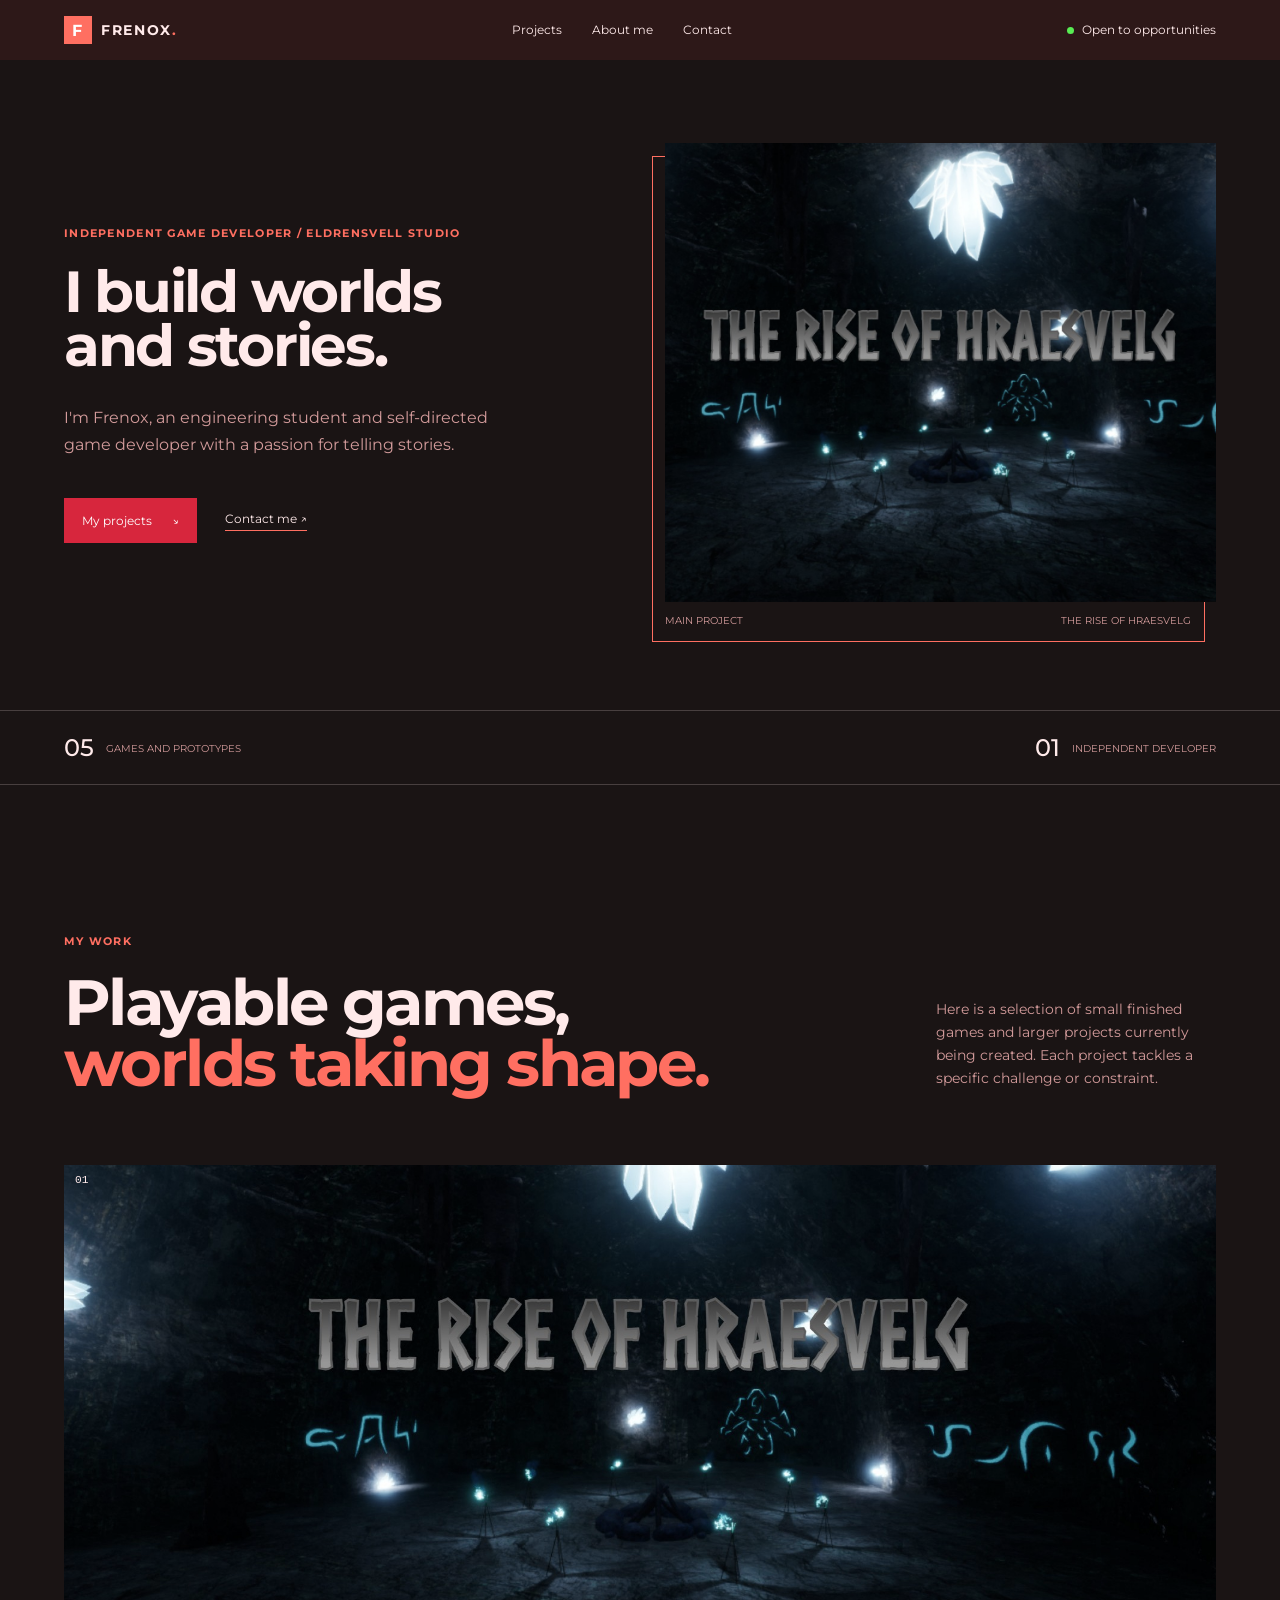
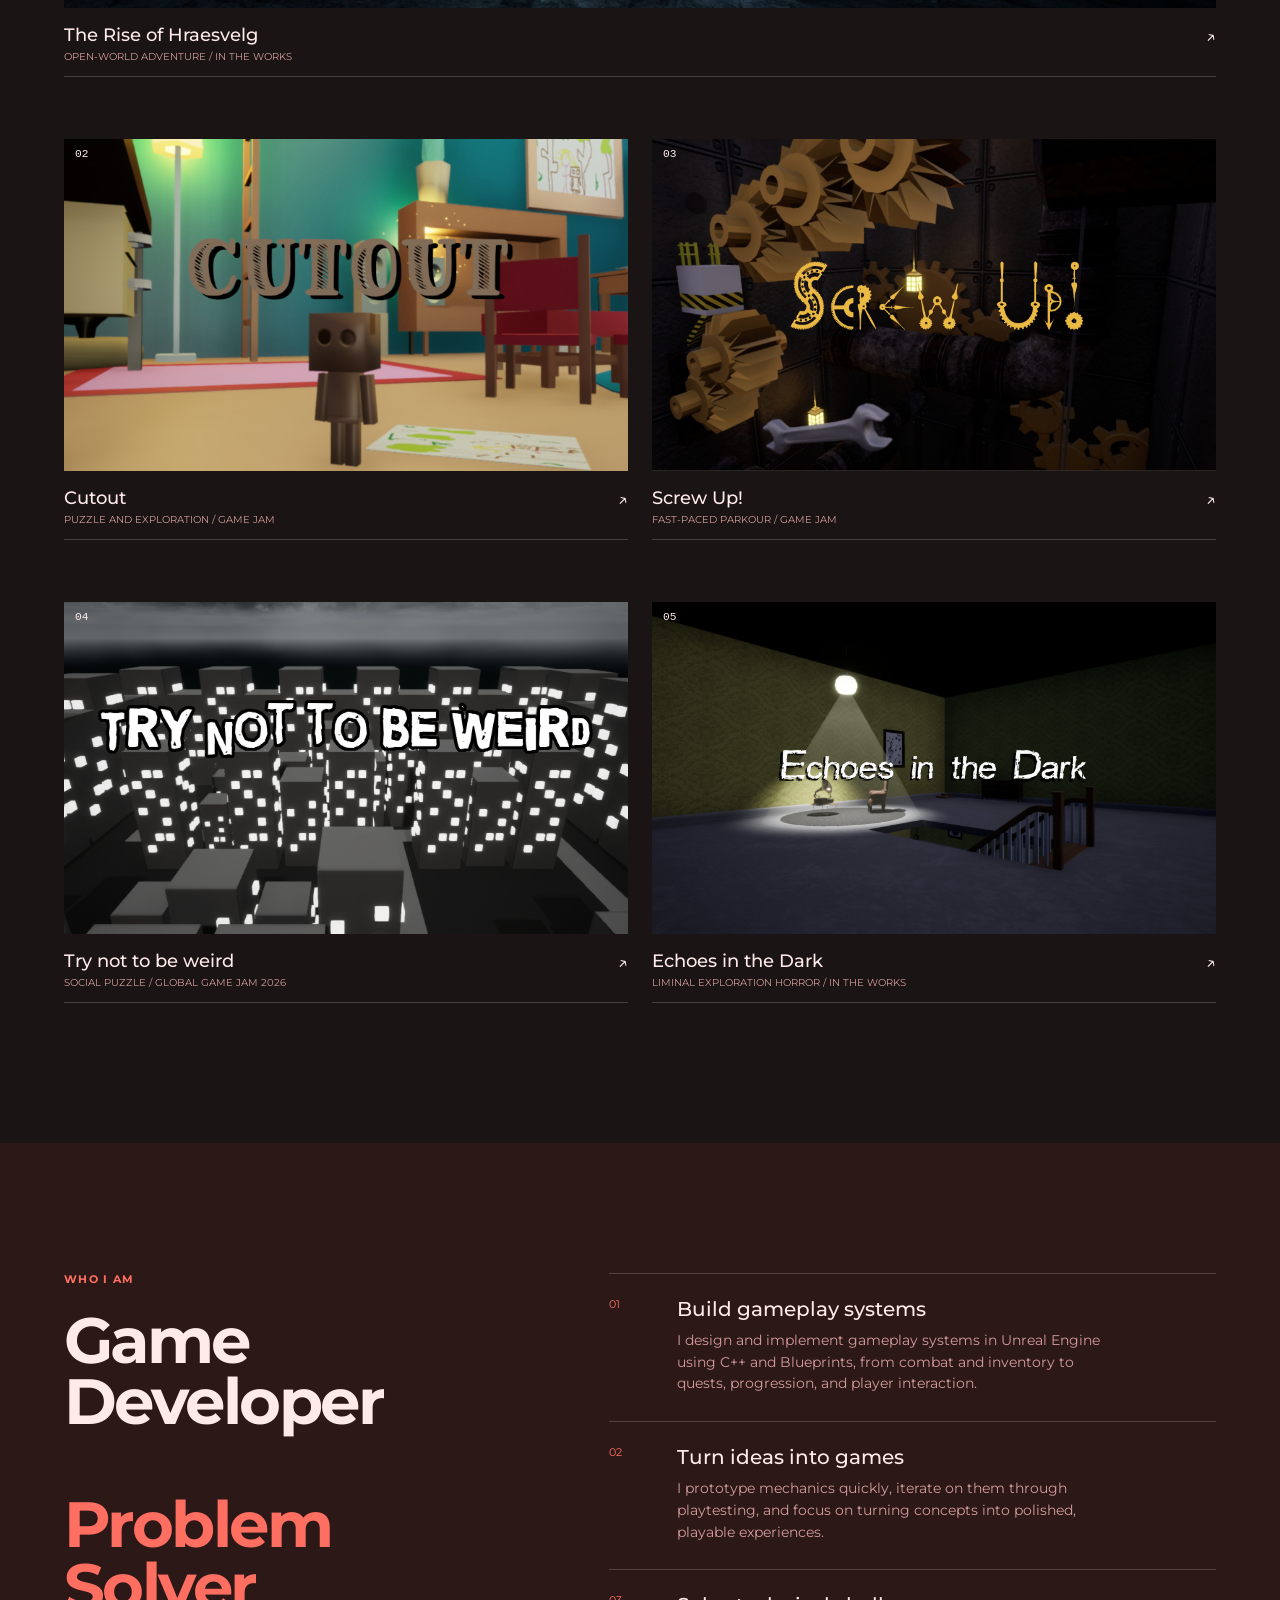
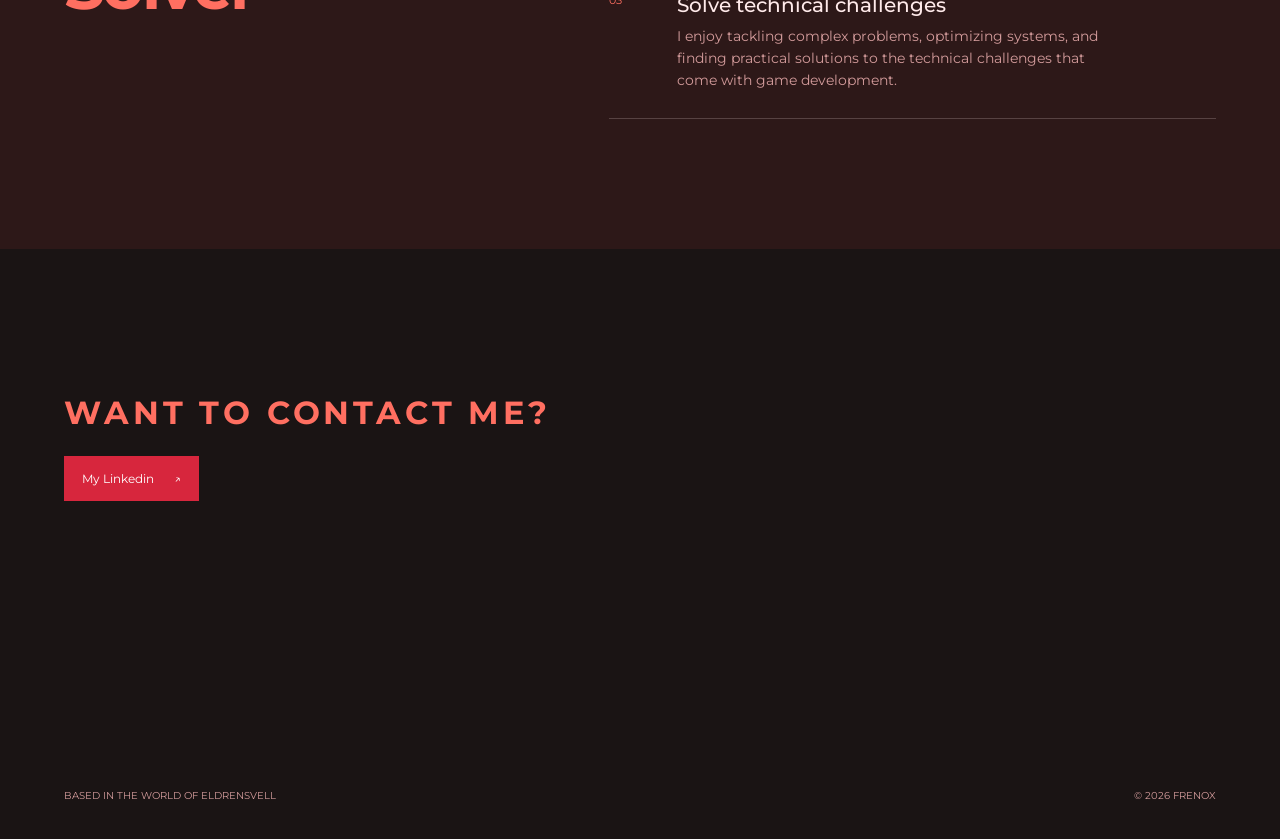
==== portfolio.html @ 1bafee7d "v1" ====
<!DOCTYPE html>
<html lang="en">
<head>
    <meta charset="UTF-8">
    <meta name="viewport" content="width=device-width, initial-scale=1.0">
    <meta name="description" content="Portfolio of Frenox, an independent game developer building atmospheric worlds and playable stories.">
    <title>Frenox | Game Developer Portfolio</title>
    <link rel="icon" href="images/EES-Logo.png">
    <link rel="preconnect" href="https://fonts.googleapis.com">
    <link rel="preconnect" href="https://fonts.gstatic.com" crossorigin>
    <link href="https://fonts.googleapis.com/css?family=Montserrat:400,500,600,700&display=swap" rel="stylesheet">
    <link rel="stylesheet" href="css/portfolio.css">
</head>
<body>
    <header class="portfolio-nav">
        <a class="wordmark" aria-label="Frenox portfolio home">
            <span class="wordmark-mark">F</span>
            <span>FRENOX<span class="wordmark-dot">.</span></span>
        </a>
        <nav aria-label="Portfolio navigation">
            <a href="#work">Projects</a>
            <a href="#about">About me</a>
            <a href="#contact">Contact</a>
        </nav>
        <a class="nav-status"  target="_blank" href="https://www.linkedin.com/in/maxime-huet-fren/"><span></span> Open to opportunities</a>
    </header>

    <main id="top">
        <section class="hero section-shell">
            <div class="hero-copy">
                <p class="eyebrow">Independent Game Developer / EldrEnSvell Studio</p>
                <h1>I build worlds and stories.</h1>
                <p class="hero-intro">I'm Frenox, an engineering student and self-directed game developer with a passion for telling stories.</p>
                <div class="hero-actions">
                    <a class="button button-primary" href="#work">My projects <span aria-hidden="true">↘</span></a>
                    <a class="text-link" target="_blank" href="https://www.linkedin.com/in/maxime-huet-fren/">Contact me <span aria-hidden="true">↗</span></a>
                </div>
            </div>
            <div class="hero-art" aria-label="The Rise of Hraesvelg project artwork">
                <img src="images/Caroussel/TROH.jpg" alt="Atmospheric landscape from The Rise of Hraesvelg">
                <div class="hero-caption"><span>Main project</span><span>The Rise of Hraesvelg</span></div>
            </div>
        </section>

        <section class="signal-bar section-shell" aria-label="Portfolio highlights">
            <div><strong>05</strong><span>games and prototypes</span></div>
            <div><strong>01</strong><span>independent developer</span></div>
        </section>

        <section class="work-section section-shell" id="work">
            <div class="section-heading">
                <div><p class="eyebrow">My work</p><h2>Playable games,<br><em> worlds taking shape.</em></h2></div>
                <p class="section-note">Here is a selection of small finished games and larger projects currently being created. Each project tackles a specific challenge or constraint.</p>
            </div>
            <div class="project-grid">
                <a class="project-card project-card-featured" href="games/troh.html">
                    <div class="project-image"><img src="images/Caroussel/TROH.jpg" alt="The Rise of Hraesvelg artwork"><span class="project-index">01</span></div>
                    <div class="project-meta"><div><h3>The Rise of Hraesvelg</h3><p>Open-world adventure / in the works</p></div><span class="project-arrow">↗</span></div>
                </a>
                <a class="project-card" href="games/cutout.html">
                    <div class="project-image"><img src="images/Caroussel/Cutout.jpg" alt="Cutout artwork"><span class="project-index">02</span></div>
                    <div class="project-meta"><div><h3>Cutout</h3><p>Puzzle and exploration / Game Jam</p></div><span class="project-arrow">↗</span></div>
                </a>
                <a class="project-card" href="games/screwup.html">
                    <div class="project-image"><img src="images/Caroussel/ScrewUp.jpg" alt="Screw Up! artwork"><span class="project-index">03</span></div>
                    <div class="project-meta"><div><h3>Screw Up!</h3><p>Fast-paced parkour / Game Jam</p></div><span class="project-arrow">↗</span></div>
                </a>
                <a class="project-card" href="games/tntbw.html">
                    <div class="project-image"><img src="images/Caroussel/TNTBW.jpg" alt="Try not to be weird artwork"><span class="project-index">04</span></div>
                    <div class="project-meta"><div><h3>Try not to be weird</h3><p>Social puzzle / Global Game Jam 2026</p></div><span class="project-arrow">↗</span></div>
                </a>
                <a class="project-card" href="games/echoesinthedark.html">
                    <div class="project-image"><img src="images/Caroussel/EchoesInTheDark.jpg" alt="Echoes in the Dark artwork"><span class="project-index">05</span></div>
                    <div class="project-meta"><div><h3>Echoes in the Dark</h3><p>Liminal exploration horror / in the works</p></div><span class="project-arrow">↗</span></div>
                </a>
            </div>
        </section>

        <section class="about-section" id="about">
            <div class="section-shell about-layout">
                <div><p class="eyebrow">Who I am</p><h2>Game Developer<br><br><em>Problem Solver</em></h2></div>
                <div class="about-list">
                    <article><span>01</span><div><h3>Build gameplay systems</h3><p>I design and implement gameplay systems in Unreal Engine using C++ and Blueprints, from combat and inventory to quests, progression, and player interaction.</p></div></article>
                    <article><span>02</span><div><h3>Turn ideas into games</h3><p>I prototype mechanics quickly, iterate on them through playtesting, and focus on turning concepts into polished, playable experiences.</p></div></article>
                    <article><span>03</span><div><h3>Solve technical challenges</h3> <p>I enjoy tackling complex problems, optimizing systems, and finding practical solutions to the technical challenges that come with game development.</p></div></article>
                </div>

            </div>
        </section>

        <section class="contact-section section-shell" id="contact">
            <h3 class="eyebrow-large">Want to contact me?</h3>
            <a class="button button-primary"  target="_blank" href="https://www.linkedin.com/in/maxime-huet-fren/">My Linkedin <span aria-hidden="true">↗</span></a>
            <div class="contact-footer"><span>Based in the world of EldrEnSvell</span><span>© 2026 Frenox</span></div>
        </section>
    </main>
</body>
</html>
---- css/portfolio.css ----
:root {
    --ink: #ffeaea;
    --paper: #1a1414;
    --panel: #2d1818;
    --muted: #d39b9b;
    --line: rgba(255, 234, 234, 0.2);
    --accent: #ff6f61;
    --red: #d7263d;
}

* { box-sizing: border-box; }
html { scroll-behavior: smooth; }
body { margin: 0; background: var(--paper); color: var(--ink); font-family: 'Montserrat', sans-serif; }
a { color: inherit; }
.portfolio-nav { align-items: center; background: var(--panel); display: flex; justify-content: space-between; margin: 0; max-width: none; padding: 16px 5vw; width: 100%; }
.wordmark { align-items: center; display: flex; font-size: 0.85rem; font-weight: 700; gap: 9px; letter-spacing: 0.12em; text-decoration: none; }
.wordmark-mark { align-items: center; background: var(--accent); color: #fff; display: flex; font-size: 1rem; height: 28px; justify-content: center; width: 28px; }
.wordmark-dot { color: var(--accent); }
.portfolio-nav nav { display: flex; gap: 30px; }
.portfolio-nav nav a, .nav-status { font-size: 0.72rem; text-decoration: none; }
.portfolio-nav nav a { color: var(--ink); }
.portfolio-nav nav a:hover, .text-link:hover { color: var(--accent); }
.nav-status { align-items: center; display: flex; gap: 8px; }
.nav-status span { background: #58ed53; border-radius: 50%; display: inline-block; height: 7px; width: 7px; }
.section-shell { margin: 0 auto; max-width: 1280px; padding-left: 5vw; padding-right: 5vw; }
.hero { align-items: center; display: grid; gap: 8vw; grid-template-columns: 0.95fr 1.05fr; min-height: 650px; padding-bottom: 80px; padding-top: 80px; }
.eyebrow { color: var(--accent); font-size: 0.67rem; font-weight: 700; letter-spacing: 0.12em; margin: 0 0 24px; text-transform: uppercase; }
.eyebrow-large { color: var(--accent); font-size: 2rem; font-weight: 700; letter-spacing: 0.12em; margin: 0 0 24px; text-transform: uppercase; }
h1, h2, h3, p { margin-top: 0; }
h1 { font-size: clamp(2.5rem, 4.5vw, 5rem); font-weight: 700; letter-spacing: -0.04em; line-height: 0.95; margin-bottom: 31px; max-width: 680px; }
h2 { font-size: clamp(2.7rem, 5vw, 5.4rem); font-weight: 700; letter-spacing: -0.04em; line-height: 0.96; margin-bottom: 0; }
h3 { font-size: 2rem; font-weight: 600; letter-spacing: 0; line-height: 1.2; margin-bottom: 0; }
em { color: var(--accent); font-style: normal; }
.hero-intro { color: var(--muted); font-size: 1.03rem; line-height: 1.65; max-width: 440px; }
.hero-actions { align-items: center; display: flex; gap: 28px; margin-top: 40px; }
.button { display: inline-flex; font-size: 0.75rem; gap: 20px; padding: 15px 18px; text-decoration: none; }
.button-primary { background: var(--red); color: #fff; }
.button-primary:hover { background: #a61b2b; }
.text-link { border-bottom: 1px solid var(--accent); font-size: 0.75rem; padding-bottom: 4px; text-decoration: none; }
.hero-art { position: relative; }
.hero-art::before { border: 1px solid var(--accent); content: ''; height: 100%; left: -13px; position: absolute; top: 13px; width: 100%; z-index: -1; }
.hero-art img { aspect-ratio: 1.2 / 1; display: block; filter: saturate(0.75); object-fit: cover; width: 100%; }
.hero-art:hover img { filter: saturate(1); }
.hero-caption { color: var(--muted); display: flex; font-size: 0.63rem; justify-content: space-between; padding-right: 25px; padding-top: 12px; text-transform: uppercase; }
.signal-bar { border-bottom: 1px solid var(--line); border-top: 1px solid var(--line); display: flex; justify-content: space-between; padding-bottom: 22px; padding-top: 22px; }
.signal-bar div { align-items: center; display: flex; gap: 12px; }
.signal-bar strong { font-size: 1.5rem; font-weight: 500; }
.signal-bar span { color: var(--muted); font-size: 0.62rem; text-transform: uppercase; }
.work-section { padding-bottom: 140px; padding-top: 150px; }
.section-heading { align-items: end; display: flex; justify-content: space-between; margin-bottom: 70px; }
.section-note { color: var(--muted); font-size: 0.9rem; line-height: 1.6; margin-bottom: 5px; max-width: 280px; }
.project-grid { display: grid; gap: 62px 24px; grid-template-columns: repeat(2, 1fr); }
.project-card { text-decoration: none; }
.project-card-featured { grid-column: 1 / -1; }
.project-card-wide { grid-column: 1 / -1; }
.project-image { overflow: hidden; position: relative; }
.project-image img { aspect-ratio: 1.7 / 1; display: block; filter: grayscale(0.2); object-fit: cover; transition: transform 0.5s ease, filter 0.5s ease; width: 100%; }
.project-card-featured .project-image img { aspect-ratio: 2.6 / 1; }
.project-card:hover img { filter: grayscale(0); transform: scale(1.035); }
.project-index { background: var(--yellow); font-family: 'DM Mono', monospace; font-size: 0.7rem; left: 0; padding: 9px 11px; position: absolute; top: 0; }
.project-meta { align-items: start; border-bottom: 1px solid var(--line); display: flex; justify-content: space-between; padding: 16px 0 14px; }
.project-meta h3 { font-size: 1.1rem; font-weight: 500; margin-bottom: 5px; }
.project-meta p { color: var(--muted); font-size: 0.62rem; margin-bottom: 0; text-transform: uppercase; }
.project-arrow { font-size: 1.2rem; }
.about-section { background: var(--panel); color: var(--ink); }
.about-layout { display: grid; gap: 11vw; grid-template-columns: 0.8fr 1.2fr; padding-bottom: 130px; padding-top: 130px; }
.about-list article { border-top: 1px solid var(--line); display: grid; gap: 30px; grid-template-columns: 38px 1fr; padding: 23px 0 26px; }
.about-list article:last-child { border-bottom: 1px solid var(--line); }
.about-list article > span { color: var(--accent); font-size: 0.7rem; }
.about-list h3 { font-size: 1.25rem; font-weight: 500; margin-bottom: 9px; }
.about-list p { color: var(--muted); font-size: 0.85rem; line-height: 1.6; margin-bottom: 0; max-width: 430px; }
.contact-section { min-height: 590px; padding-bottom: 38px; padding-top: 145px; position: relative; }
.contact-section h2 { font-size: clamp(4rem, 9vw, 9rem); margin-bottom: 55px; }
.contact-email { border-bottom: 1px solid var(--accent); display: inline-flex; font-size: 0.85rem; gap: 30px; padding-bottom: 8px; text-decoration: none; }
.contact-email:hover { border-color: var(--accent); color: var(--accent); }
.contact-footer { bottom: 38px; color: var(--muted); display: flex; font-size: 0.6rem; justify-content: space-between; left: 5vw; position: absolute; right: 5vw; text-transform: uppercase; }
@media (max-width: 720px) {
    .portfolio-nav { align-items: flex-start; flex-wrap: wrap; gap: 22px; }
    .portfolio-nav nav { gap: 16px; order: 3; width: 100%; }
    .nav-status { font-size: 0.6rem; }
    .hero { display: flex; flex-direction: column; gap: 52px; padding-bottom: 65px; padding-top: 62px; }
    h1 { font-size: clamp(3.4rem, 17vw, 5.5rem); }
    .hero-art { width: calc(100% - 13px); }
    .signal-bar { align-items: flex-start; flex-direction: column; gap: 15px; }
    .work-section { padding-bottom: 90px; padding-top: 95px; }
    .section-heading { align-items: start; flex-direction: column; gap: 30px; margin-bottom: 45px; }
    .project-grid { gap: 46px; grid-template-columns: 1fr; }
    .project-card-featured, .project-card-wide { grid-column: auto; }
    .project-card-featured .project-image img, .project-image img { aspect-ratio: 1.35 / 1; }
    .approach-layout { display: block; padding-bottom: 90px; padding-top: 90px; }
    .approach-layout > div:first-child { margin-bottom: 65px; }
    .contact-section { min-height: 530px; padding-bottom: 95px; padding-top: 100px; }
    .contact-section h2 { font-size: clamp(4rem, 18vw, 7rem); }
    .contact-footer { align-items: flex-start; bottom: 30px; flex-direction: column; gap: 9px; }
}
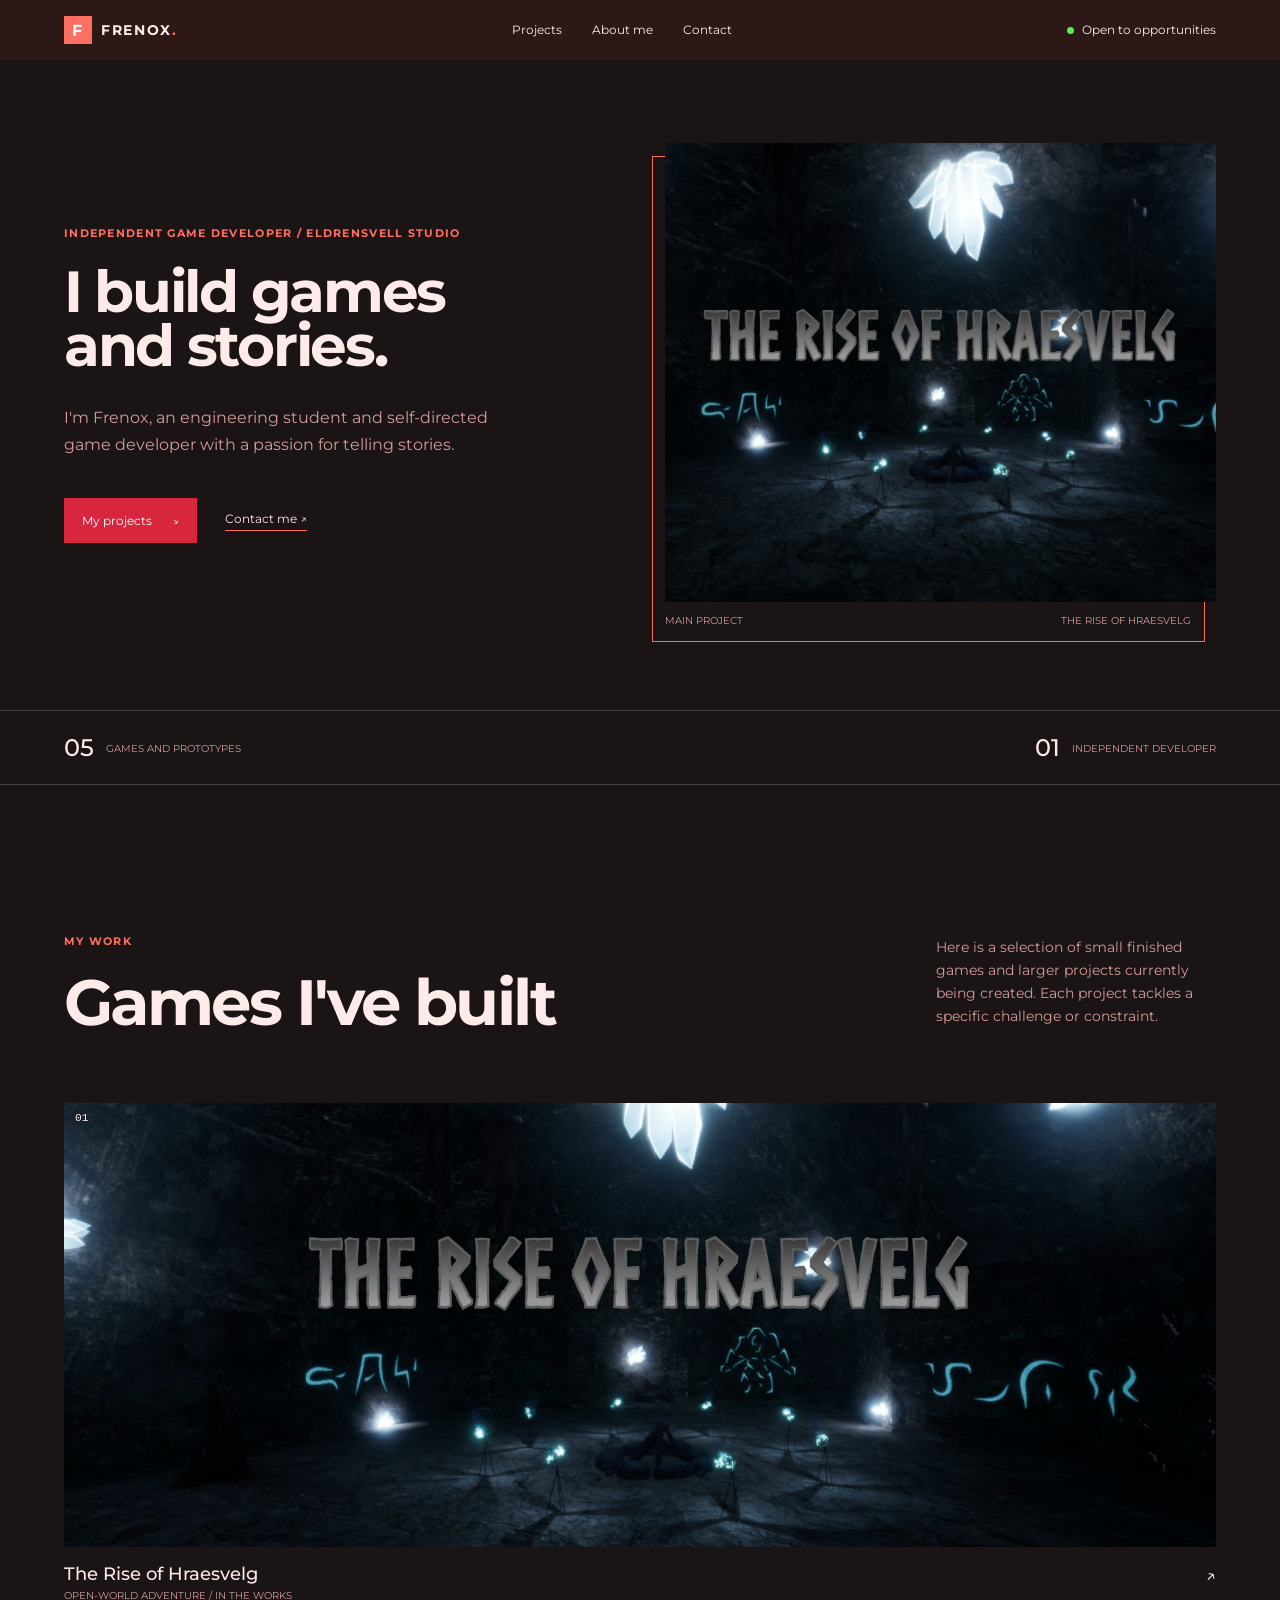
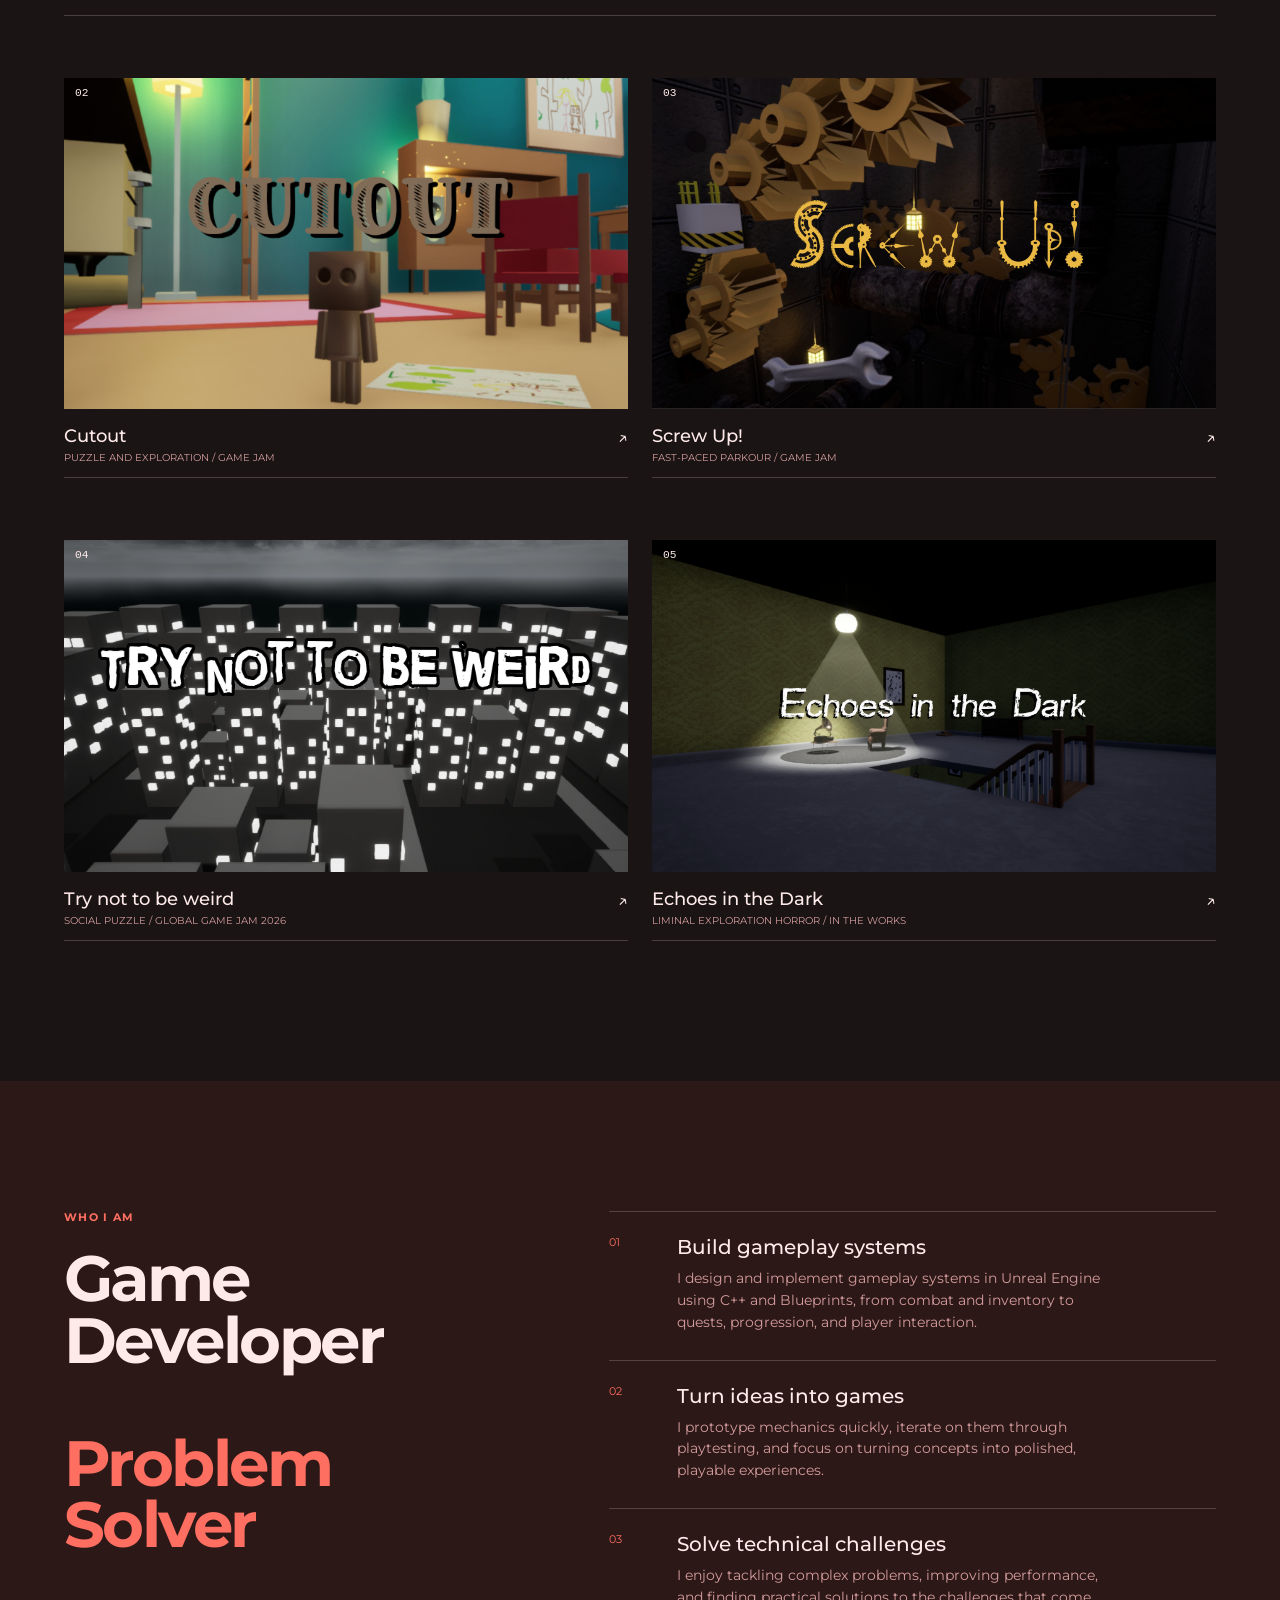
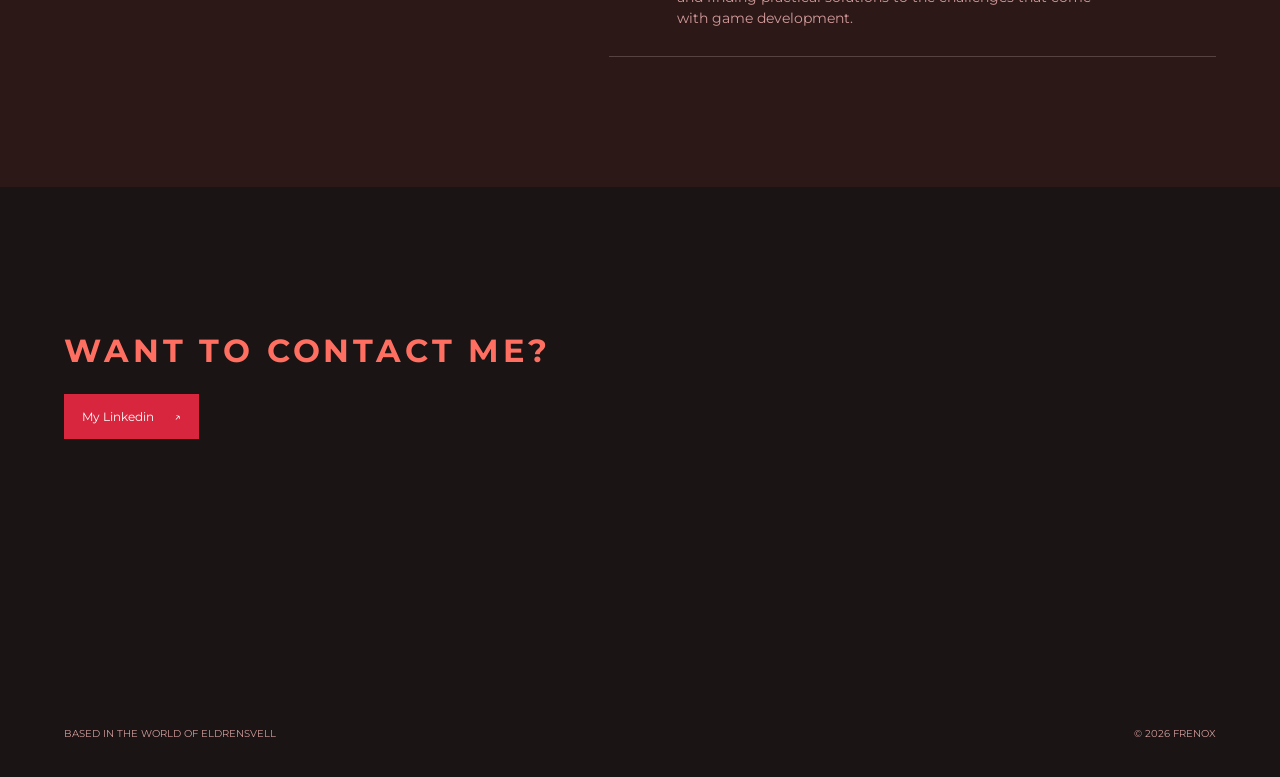
==== commit ce64e49d: "tweaks" ====
--- a/portfolio.html
+++ b/portfolio.html
@@ -29,7 +29,7 @@
         <section class="hero section-shell">
             <div class="hero-copy">
                 <p class="eyebrow">Independent Game Developer / EldrEnSvell Studio</p>
-                <h1>I build worlds and stories.</h1>
+                <h1>I build games and stories.</h1>
                 <p class="hero-intro">I'm Frenox, an engineering student and self-directed game developer with a passion for telling stories.</p>
                 <div class="hero-actions">
                     <a class="button button-primary" href="#work">My projects <span aria-hidden="true">↘</span></a>
@@ -49,7 +49,7 @@
 
         <section class="work-section section-shell" id="work">
             <div class="section-heading">
-                <div><p class="eyebrow">My work</p><h2>Playable games,<br><em> worlds taking shape.</em></h2></div>
+                <div><p class="eyebrow">My work</p><h2>Games I've built</h2></div>
                 <p class="section-note">Here is a selection of small finished games and larger projects currently being created. Each project tackles a specific challenge or constraint.</p>
             </div>
             <div class="project-grid">
@@ -82,7 +82,7 @@
                 <div class="about-list">
                     <article><span>01</span><div><h3>Build gameplay systems</h3><p>I design and implement gameplay systems in Unreal Engine using C++ and Blueprints, from combat and inventory to quests, progression, and player interaction.</p></div></article>
                     <article><span>02</span><div><h3>Turn ideas into games</h3><p>I prototype mechanics quickly, iterate on them through playtesting, and focus on turning concepts into polished, playable experiences.</p></div></article>
-                    <article><span>03</span><div><h3>Solve technical challenges</h3> <p>I enjoy tackling complex problems, optimizing systems, and finding practical solutions to the technical challenges that come with game development.</p></div></article>
+                    <article><span>03</span><div><h3>Solve technical challenges</h3> <p>I enjoy tackling complex problems, improving performance, and finding practical solutions to the challenges that come with game development.</p></div></article>
                 </div>
 
             </div>
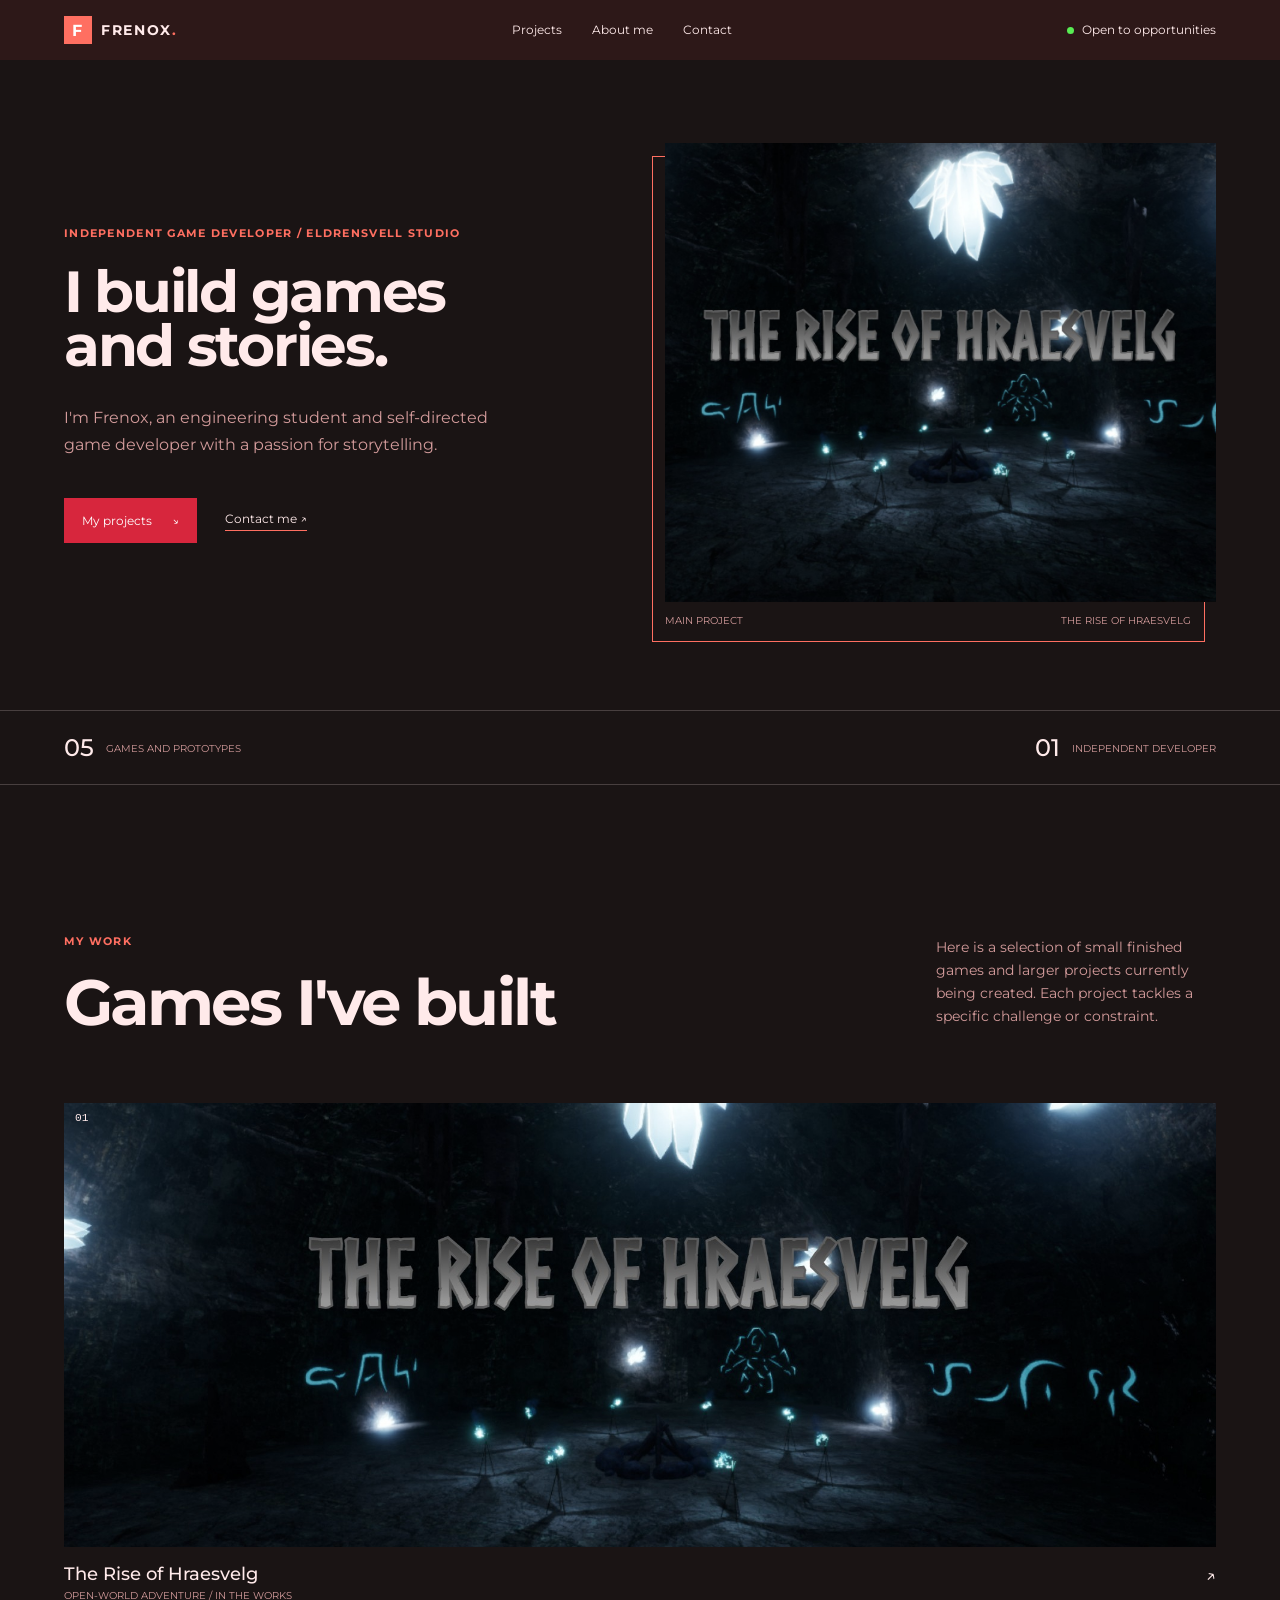
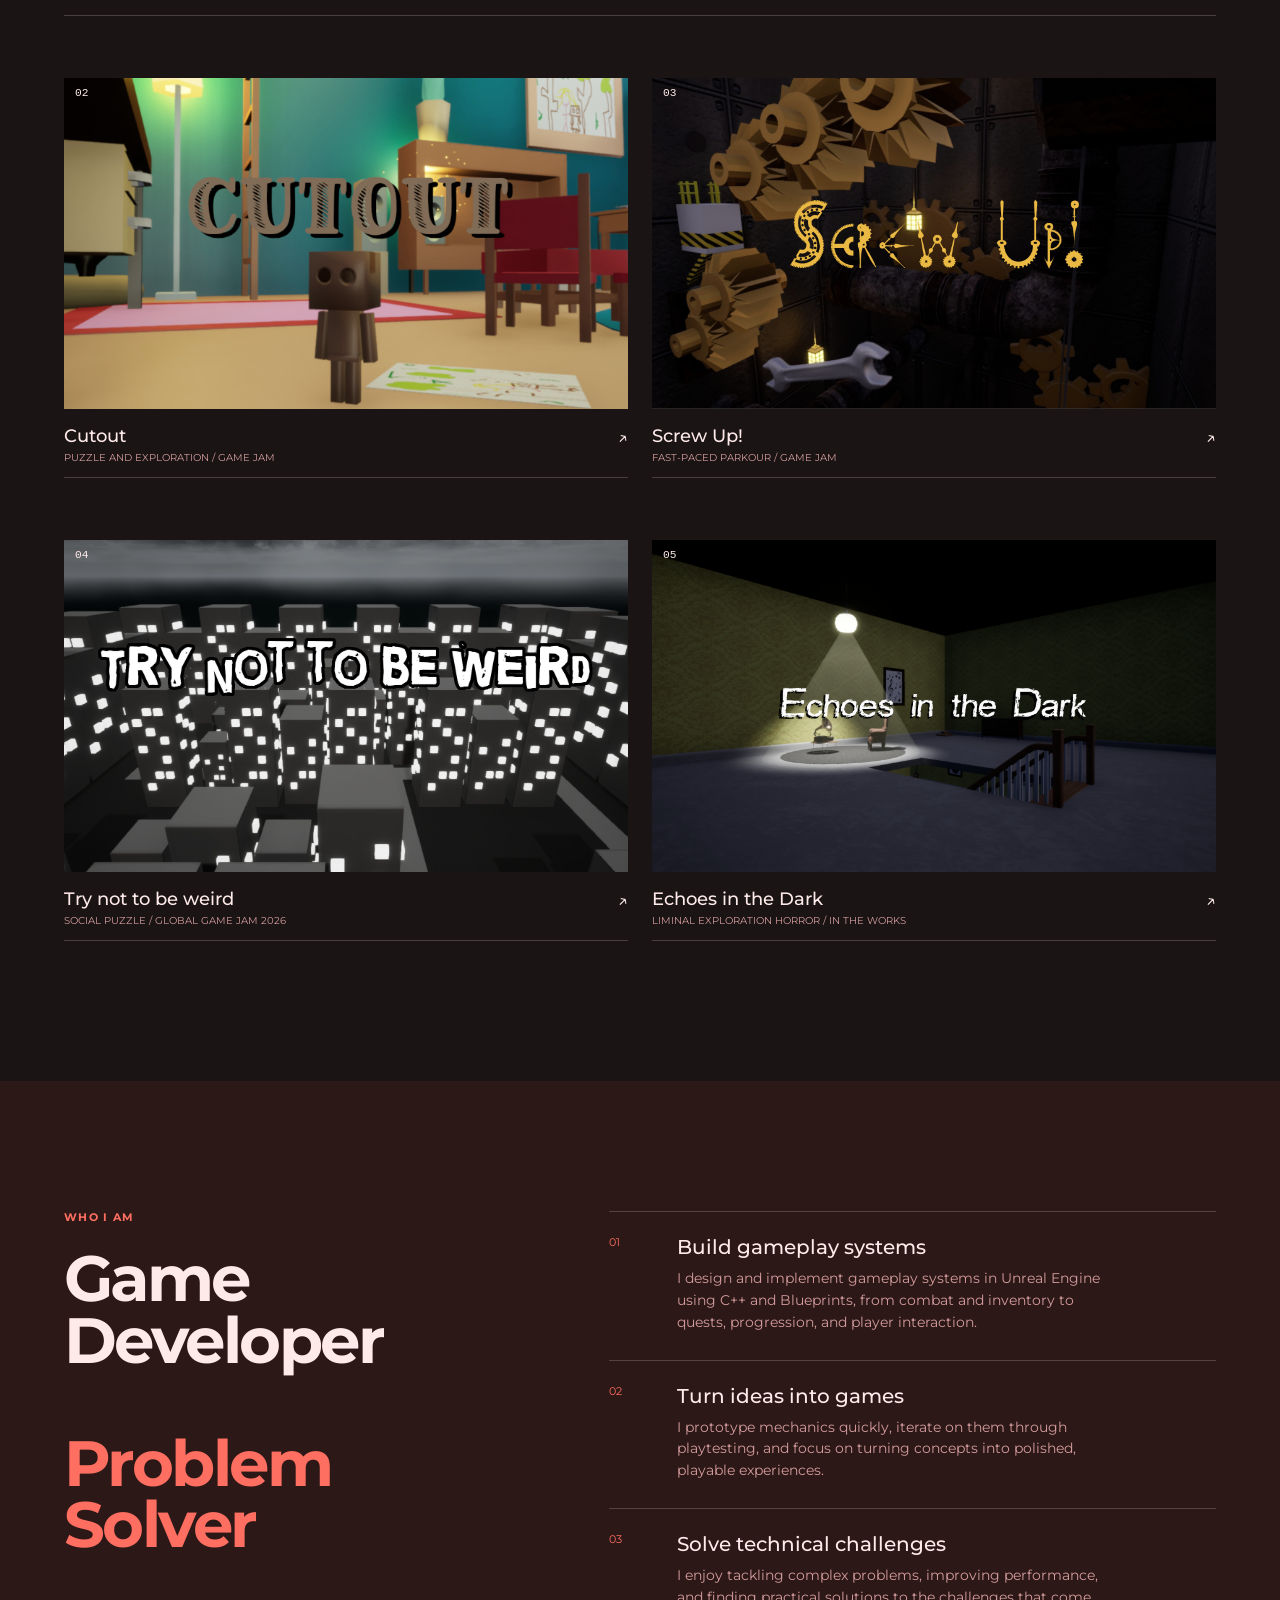
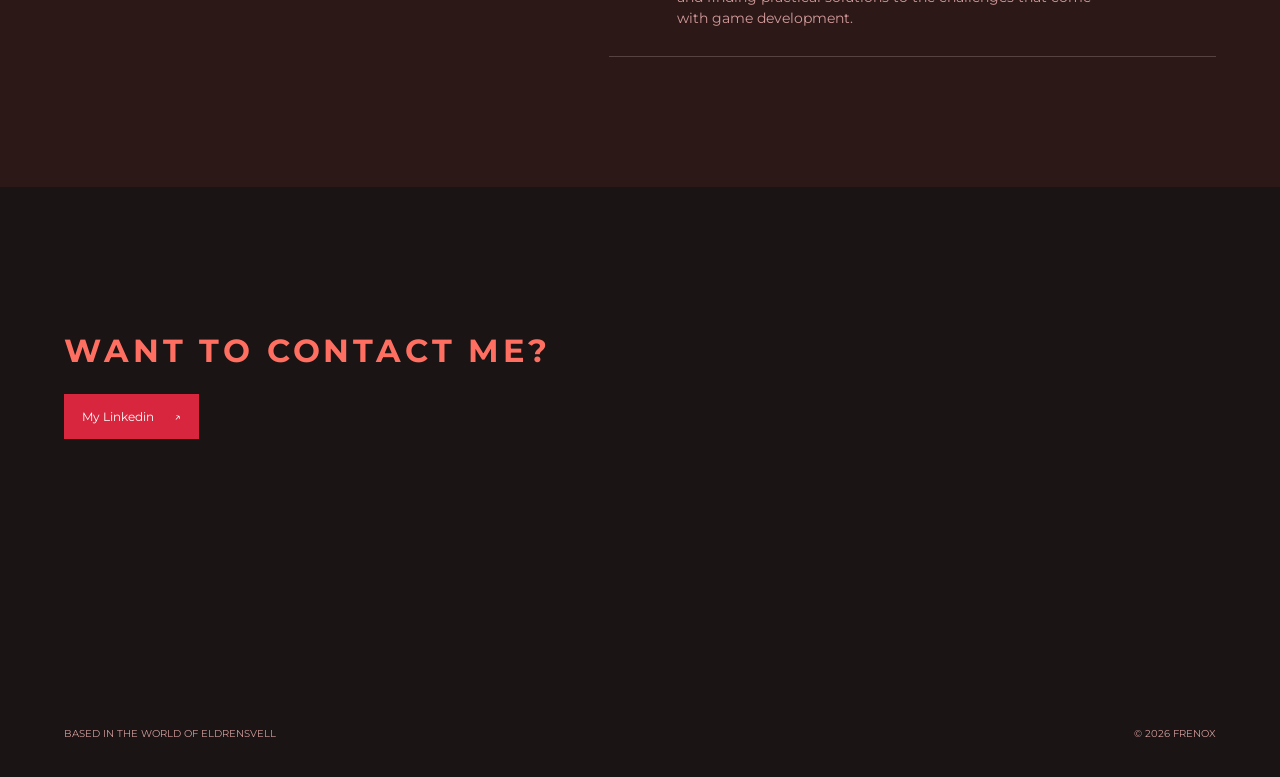
==== commit ac94f353: "fix mistakes" ====
--- a/portfolio.html
+++ b/portfolio.html
@@ -30,7 +30,7 @@
             <div class="hero-copy">
                 <p class="eyebrow">Independent Game Developer / EldrEnSvell Studio</p>
                 <h1>I build games and stories.</h1>
-                <p class="hero-intro">I'm Frenox, an engineering student and self-directed game developer with a passion for telling stories.</p>
+                <p class="hero-intro">I'm Frenox, an engineering student and self-directed game developer with a passion for storytelling.</p>
                 <div class="hero-actions">
                     <a class="button button-primary" href="#work">My projects <span aria-hidden="true">↘</span></a>
                     <a class="text-link" target="_blank" href="https://www.linkedin.com/in/maxime-huet-fren/">Contact me <span aria-hidden="true">↗</span></a>
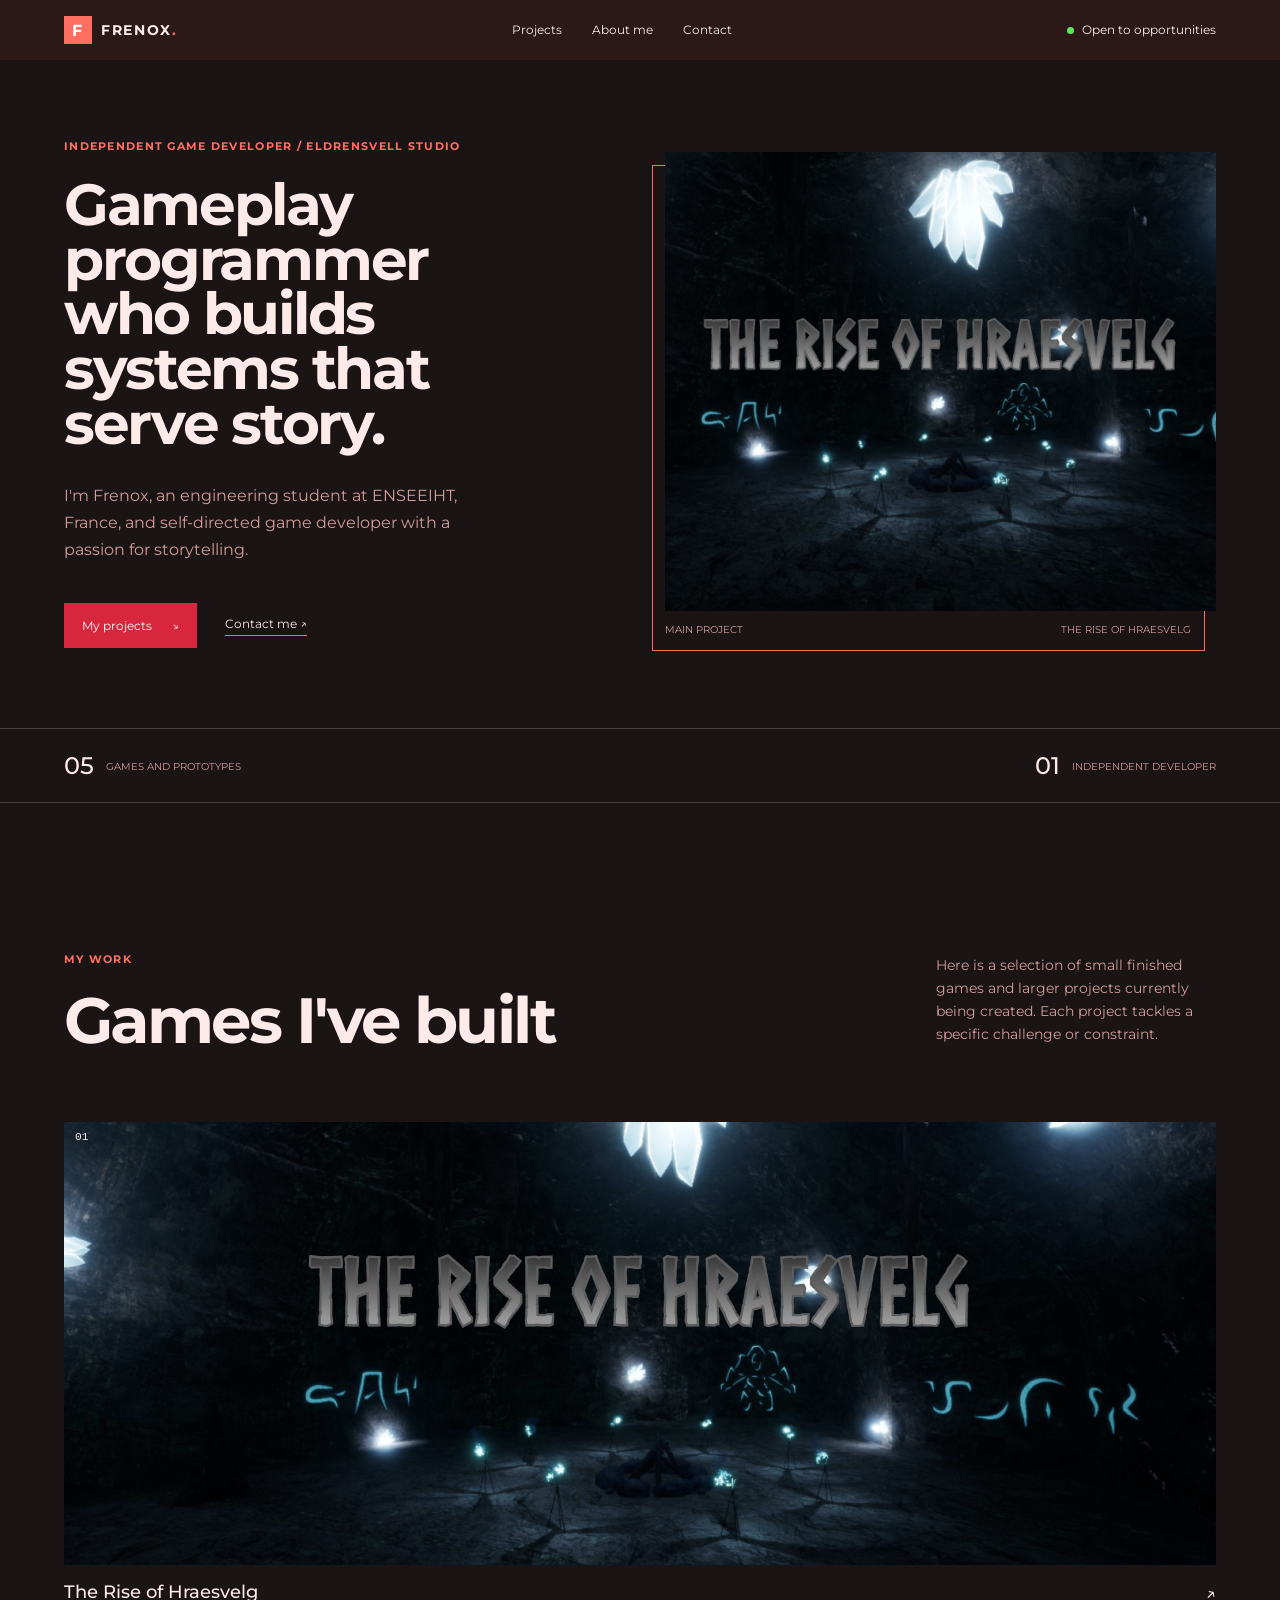
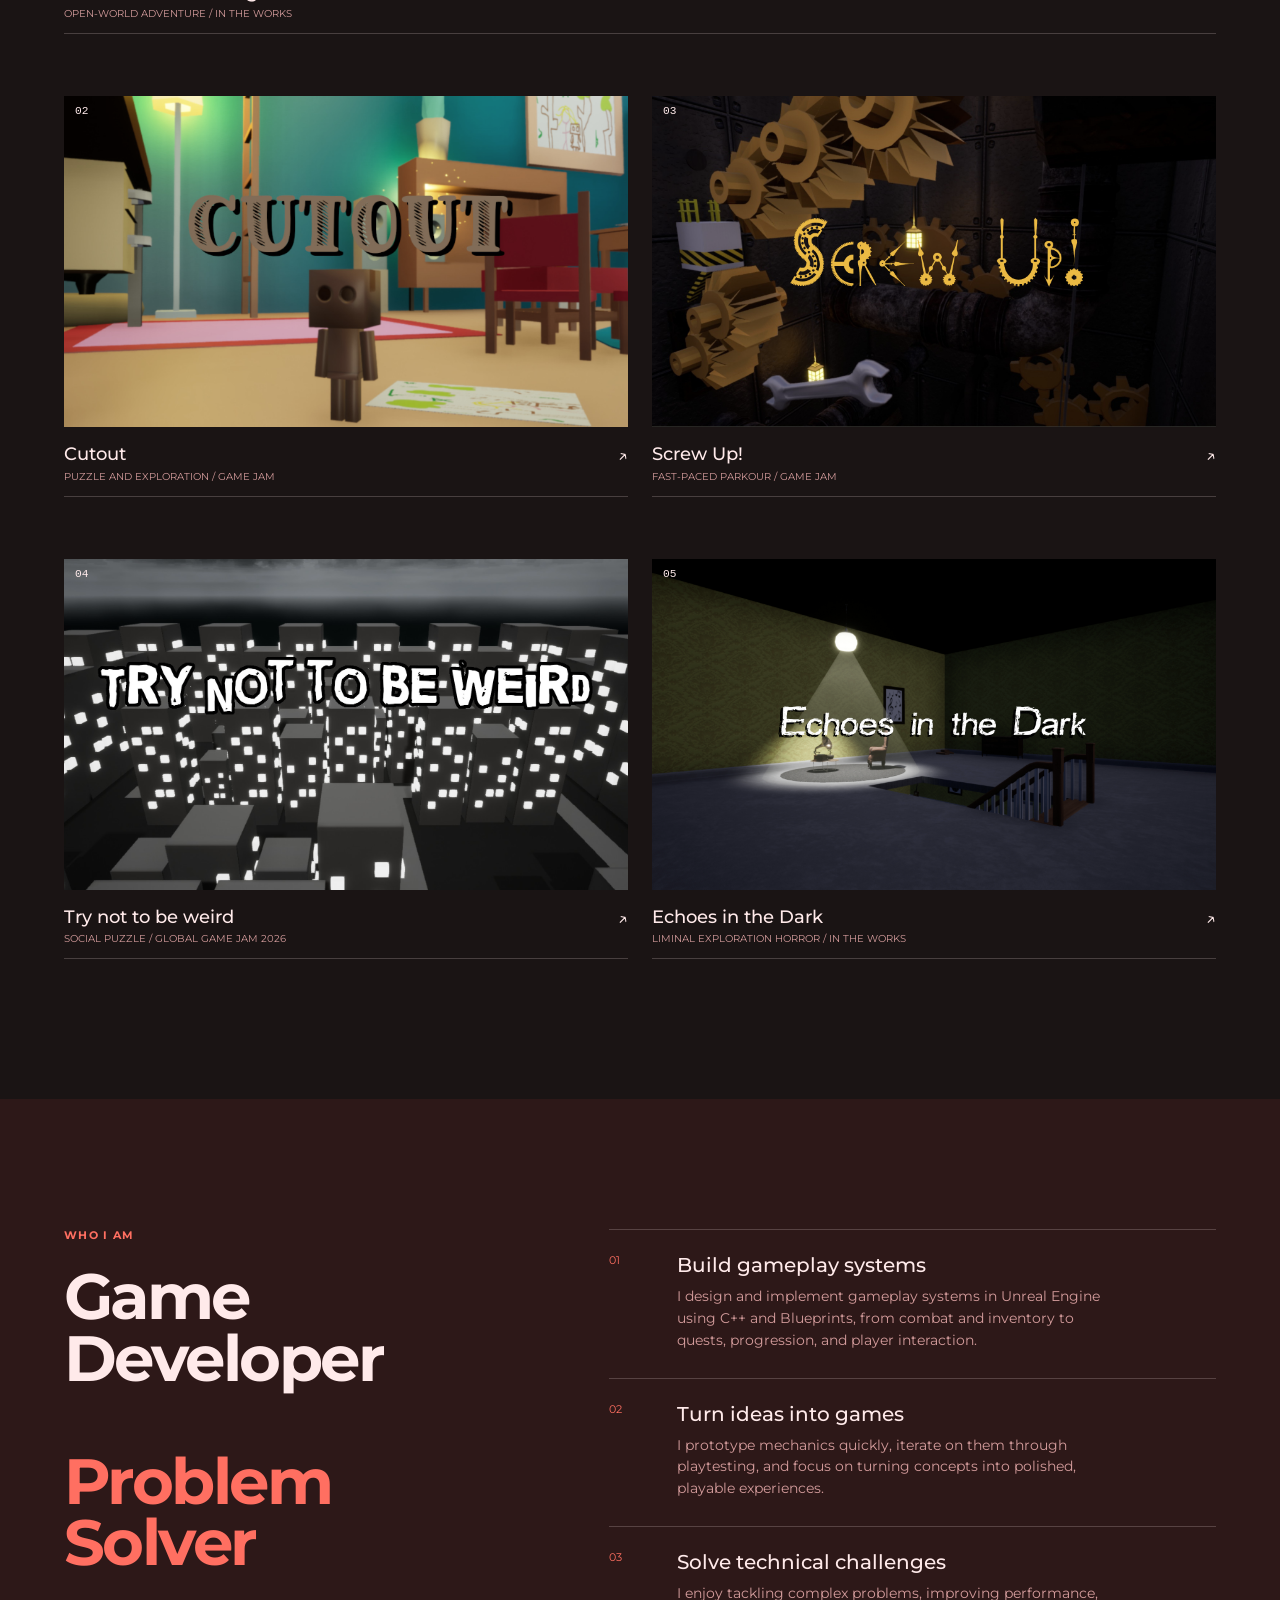
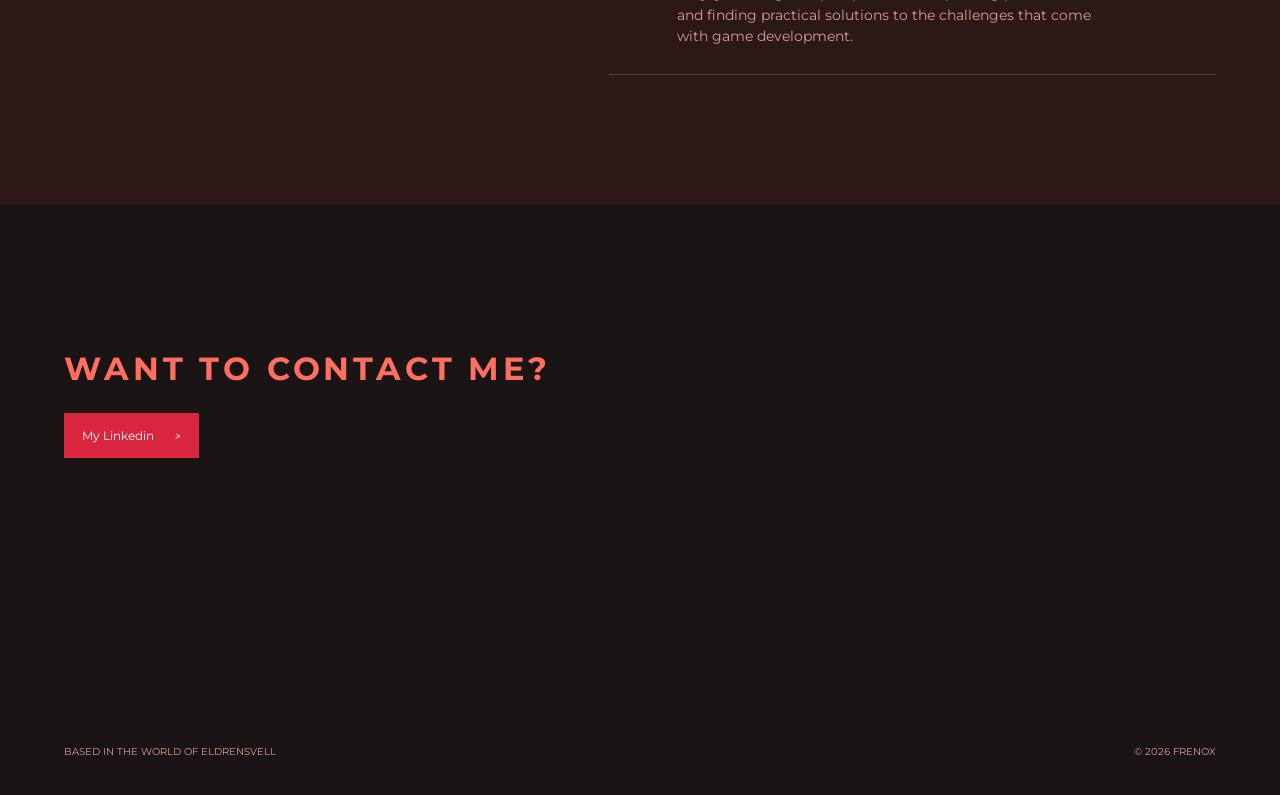
==== commit d15cd05a: "enhance text" ====
--- a/portfolio.html
+++ b/portfolio.html
@@ -29,8 +29,8 @@
         <section class="hero section-shell">
             <div class="hero-copy">
                 <p class="eyebrow">Independent Game Developer / EldrEnSvell Studio</p>
-                <h1>I build games and stories.</h1>
-                <p class="hero-intro">I'm Frenox, an engineering student and self-directed game developer with a passion for storytelling.</p>
+                <h1>Gameplay programmer who builds systems that serve story.</h1>
+                <p class="hero-intro">I'm Frenox, an engineering student at ENSEEIHT, France, and self-directed game developer with a passion for storytelling.</p>
                 <div class="hero-actions">
                     <a class="button button-primary" href="#work">My projects <span aria-hidden="true">↘</span></a>
                     <a class="text-link" target="_blank" href="https://www.linkedin.com/in/maxime-huet-fren/">Contact me <span aria-hidden="true">↗</span></a>
--- a/css/portfolio.css
+++ b/css/portfolio.css
@@ -87,8 +87,8 @@
     .project-grid { gap: 46px; grid-template-columns: 1fr; }
     .project-card-featured, .project-card-wide { grid-column: auto; }
     .project-card-featured .project-image img, .project-image img { aspect-ratio: 1.35 / 1; }
-    .approach-layout { display: block; padding-bottom: 90px; padding-top: 90px; }
-    .approach-layout > div:first-child { margin-bottom: 65px; }
+    .about-layout { display: block; padding-bottom: 90px; padding-top: 90px; }
+    .about-layout > div:first-child { margin-bottom: 65px; }
     .contact-section { min-height: 530px; padding-bottom: 95px; padding-top: 100px; }
     .contact-section h2 { font-size: clamp(4rem, 18vw, 7rem); }
     .contact-footer { align-items: flex-start; bottom: 30px; flex-direction: column; gap: 9px; }
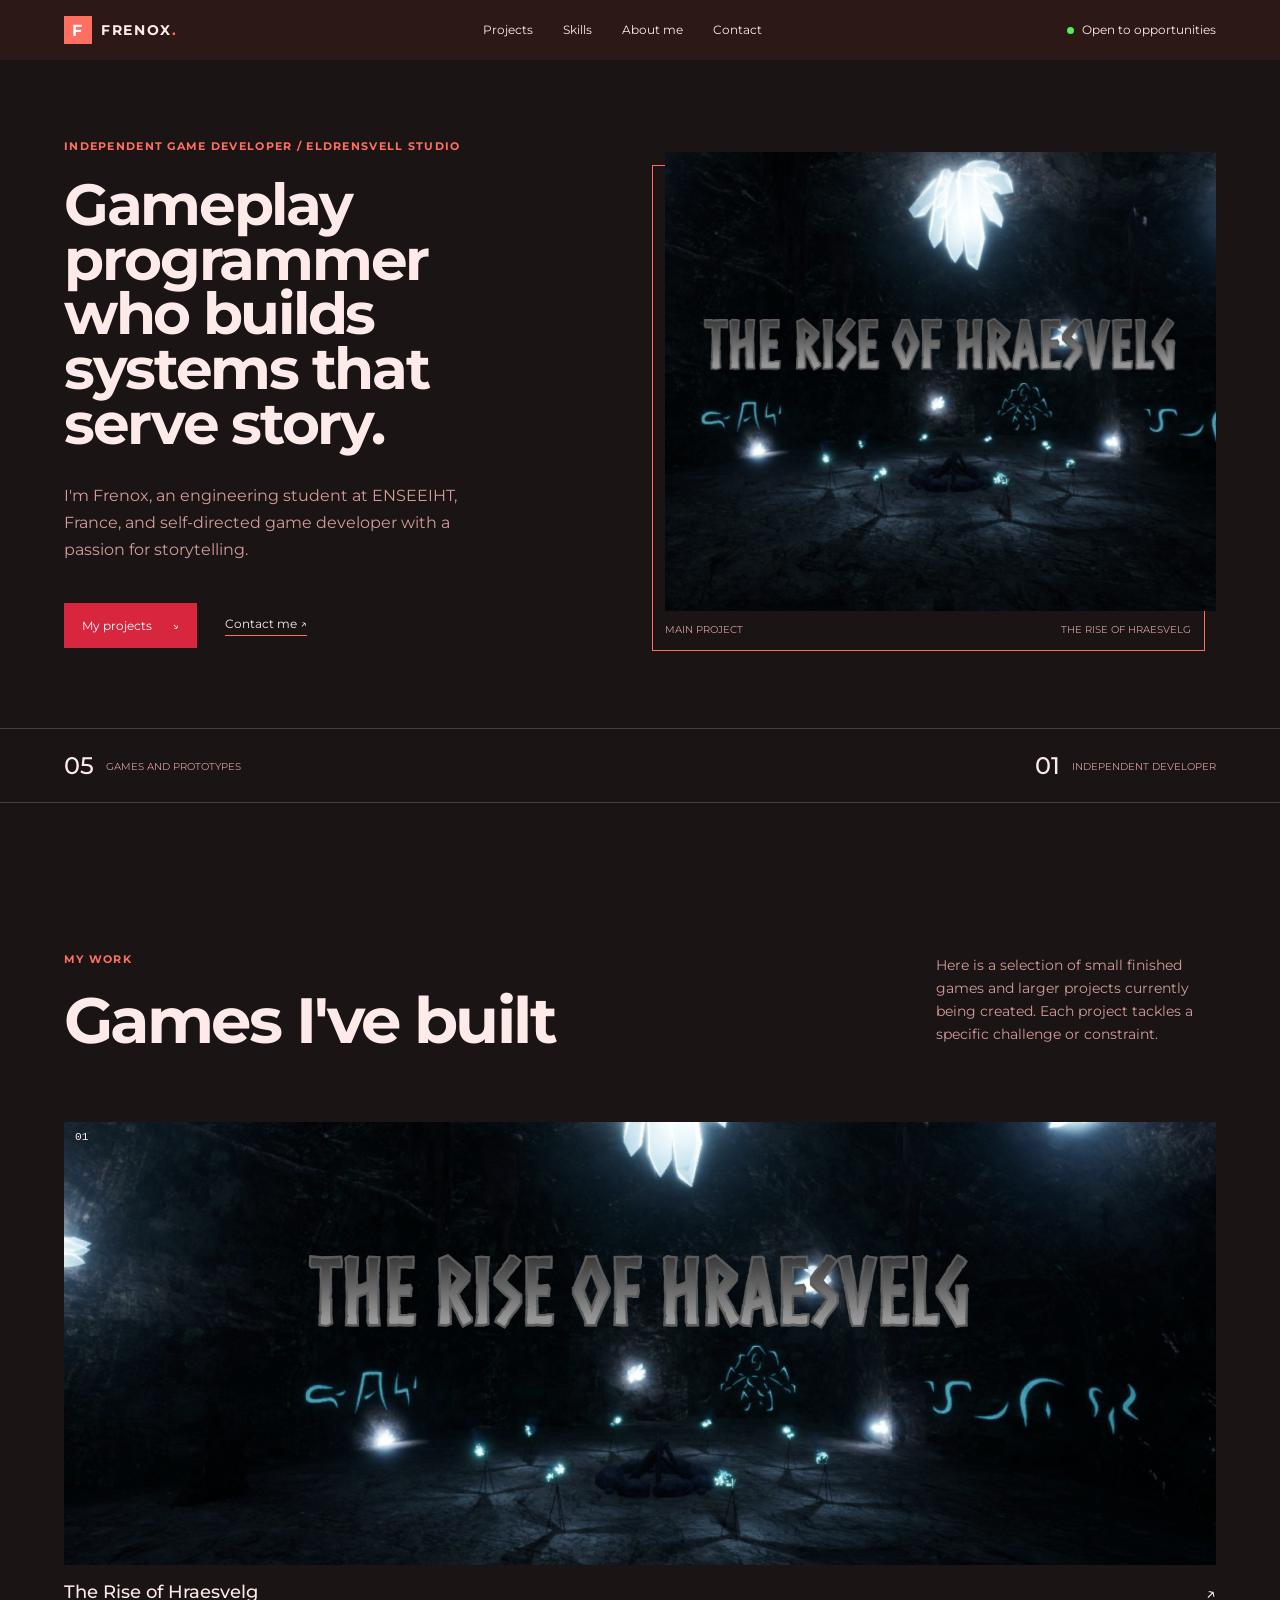
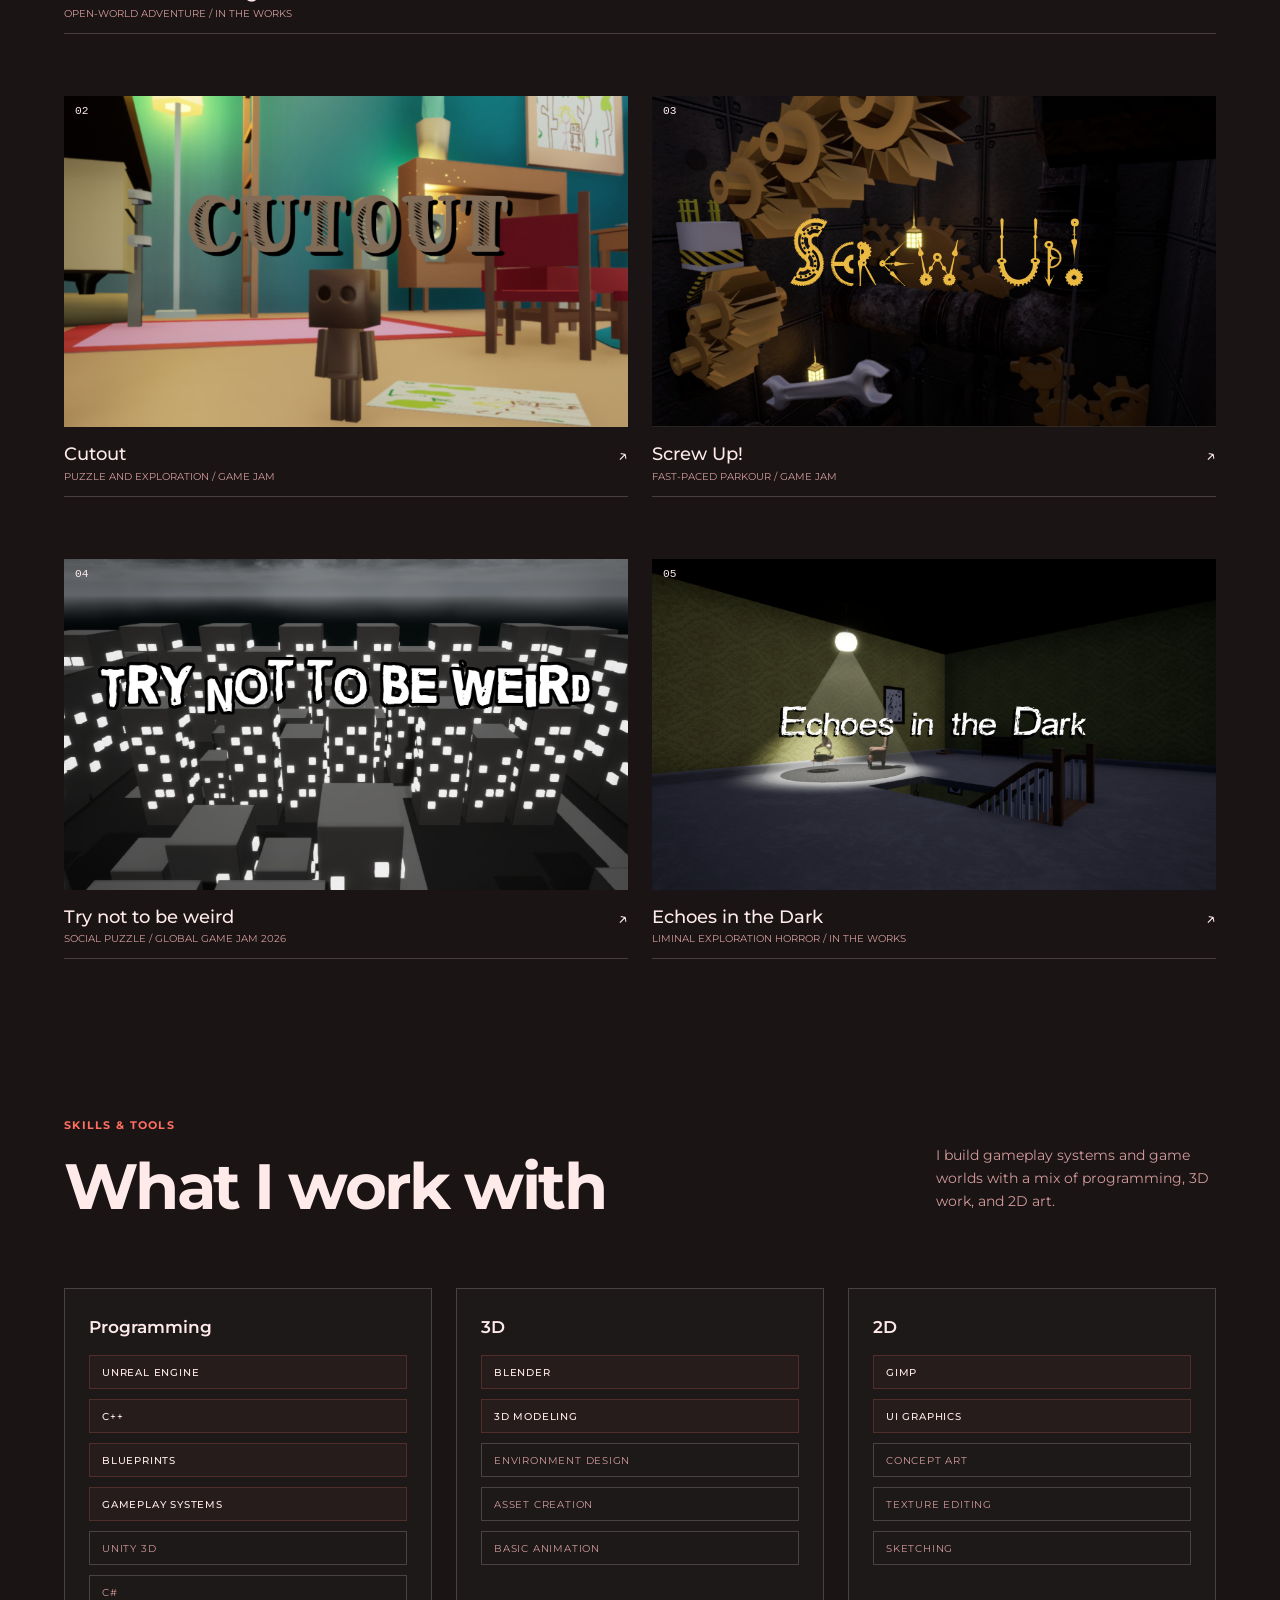
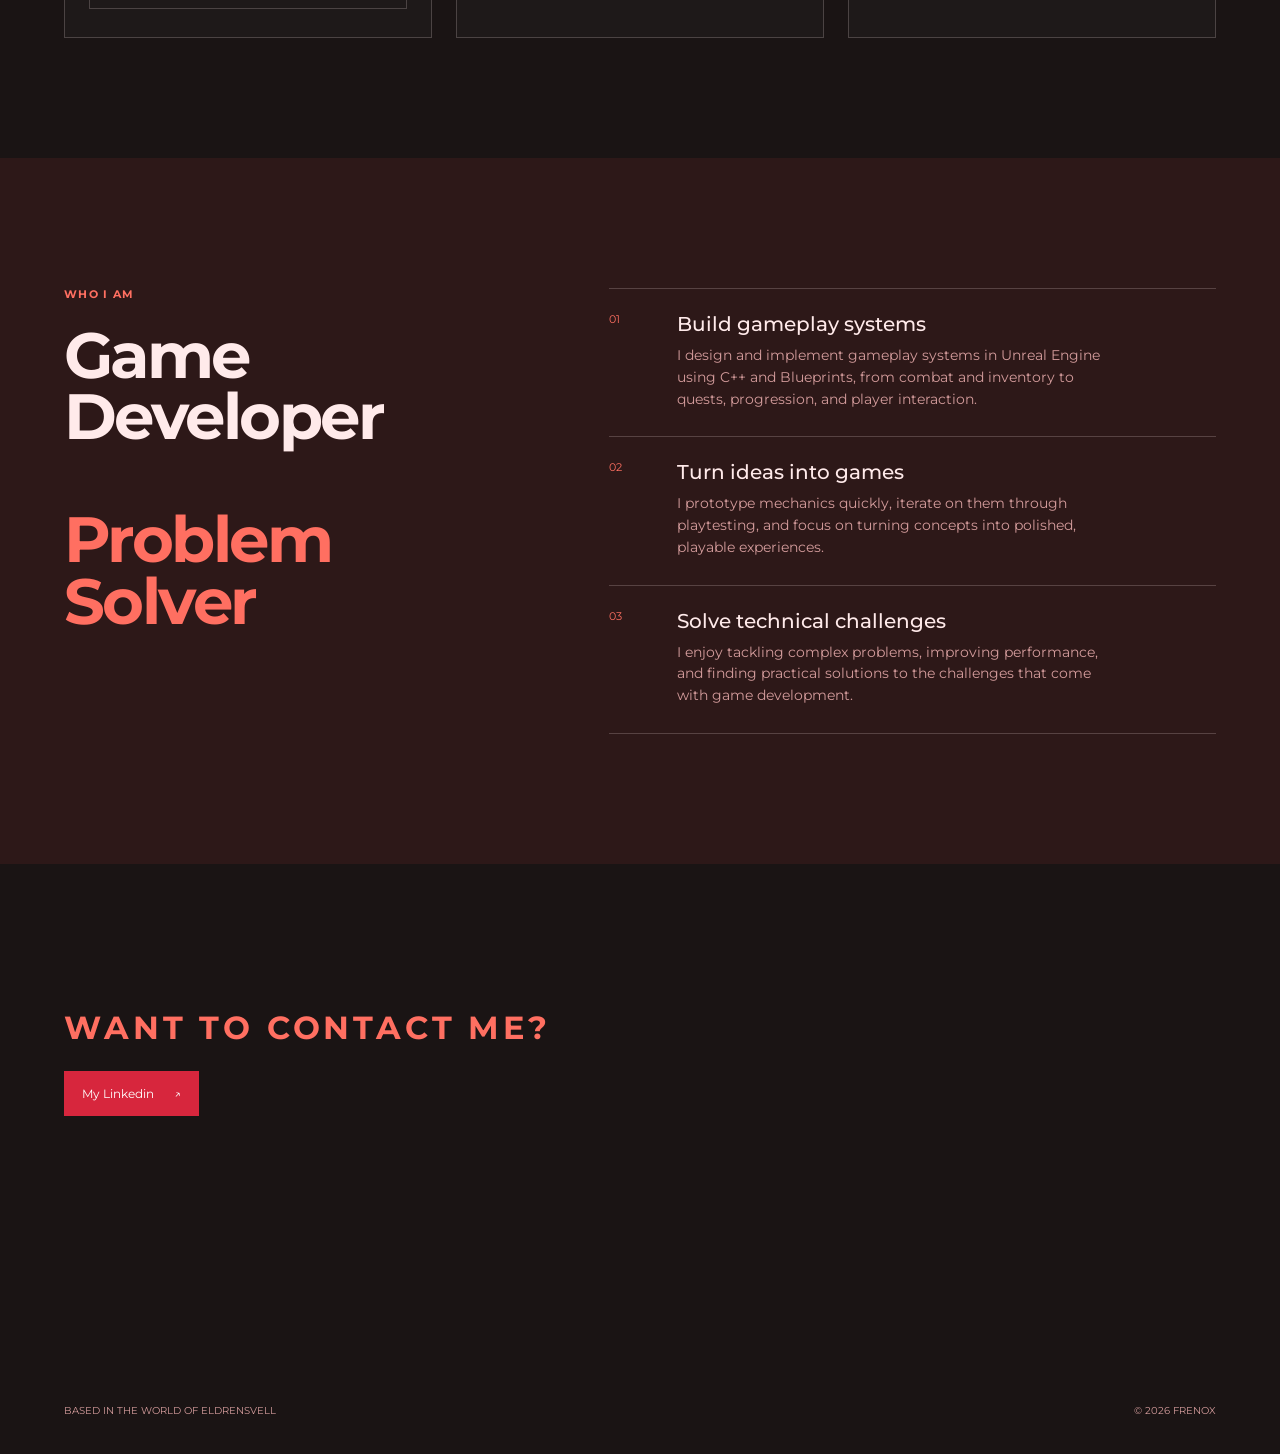
==== commit 85ef105c: "add skills section" ====
--- a/portfolio.html
+++ b/portfolio.html
@@ -19,6 +19,7 @@
         </a>
         <nav aria-label="Portfolio navigation">
             <a href="#work">Projects</a>
+            <a href="#skills">Skills</a>
             <a href="#about">About me</a>
             <a href="#contact">Contact</a>
         </nav>
@@ -76,6 +77,46 @@
             </div>
         </section>
 
+        <section class="skills-section section-shell" id="skills">
+            <div class="section-heading">
+                <div><p class="eyebrow">Skills & tools</p><h2>What I work with</h2></div>
+                <p class="section-note">I build gameplay systems and game worlds with a mix of programming, 3D work, and 2D art.</p>
+            </div>
+            <div class="skills-grid">
+                <article class="skill-card">
+                    <h3>Programming</h3>
+                    <ul>
+                        <li class="primary">Unreal Engine</li>
+                        <li class="primary">C++</li>
+                        <li class="primary">Blueprints</li>
+                        <li class="primary">Gameplay systems</li>
+                        <li>Unity 3D</li>
+                        <li>C#</li>
+                    </ul>
+                </article>
+                <article class="skill-card">
+                    <h3>3D</h3>
+                    <ul>
+                        <li class="primary">Blender</li>
+                        <li class="primary">3D modeling</li>
+                        <li>Environment design</li>
+                        <li>Asset creation</li>
+                        <li>Basic animation</li>
+                    </ul>
+                </article>
+                <article class="skill-card">
+                    <h3>2D</h3>
+                    <ul>
+                        <li class="primary">GIMP</li>
+                        <li class="primary">UI graphics</li>
+                        <li>Concept art</li>
+                        <li>Texture editing</li>
+                        <li>Sketching</li>
+                    </ul>
+                </article>
+            </div>
+        </section>
+
         <section class="about-section" id="about">
             <div class="section-shell about-layout">
                 <div><p class="eyebrow">Who I am</p><h2>Game Developer<br><br><em>Problem Solver</em></h2></div>
@@ -87,6 +128,7 @@
 
             </div>
         </section>
+        
 
         <section class="contact-section section-shell" id="contact">
             <h3 class="eyebrow-large">Want to contact me?</h3>
--- a/css/portfolio.css
+++ b/css/portfolio.css
@@ -62,6 +62,13 @@
 .project-meta h3 { font-size: 1.1rem; font-weight: 500; margin-bottom: 5px; }
 .project-meta p { color: var(--muted); font-size: 0.62rem; margin-bottom: 0; text-transform: uppercase; }
 .project-arrow { font-size: 1.2rem; }
+.skills-section { padding-bottom: 120px; padding-top: 20px; }
+.skills-grid { display: grid; gap: 24px; grid-template-columns: repeat(3, minmax(0, 1fr)); }
+.skill-card { background: rgba(255, 255, 255, 0.02); border: 1px solid var(--line); padding: 28px 24px; }
+.skill-card h3 { font-size: 1.05rem; margin-bottom: 18px; }
+.skill-card ul { display: flex; flex-direction: column; gap: 10px; list-style: none; margin: 0; padding: 0; }
+.skill-card li { border: 1px solid var(--line); color: var(--muted); font-size: 0.62rem; letter-spacing: 0.08em; padding: 10px 12px; text-transform: uppercase; }
+.skill-card li.primary { background: rgba(255, 111, 97, 0.04); border-color: rgba(255, 111, 97, 0.2); color: var(--ink); font-weight: 500; }
 .about-section { background: var(--panel); color: var(--ink); }
 .about-layout { display: grid; gap: 11vw; grid-template-columns: 0.8fr 1.2fr; padding-bottom: 130px; padding-top: 130px; }
 .about-list article { border-top: 1px solid var(--line); display: grid; gap: 30px; grid-template-columns: 38px 1fr; padding: 23px 0 26px; }
@@ -87,6 +94,7 @@
     .project-grid { gap: 46px; grid-template-columns: 1fr; }
     .project-card-featured, .project-card-wide { grid-column: auto; }
     .project-card-featured .project-image img, .project-image img { aspect-ratio: 1.35 / 1; }
+    .skills-grid { grid-template-columns: 1fr; }
     .about-layout { display: block; padding-bottom: 90px; padding-top: 90px; }
     .about-layout > div:first-child { margin-bottom: 65px; }
     .contact-section { min-height: 530px; padding-bottom: 95px; padding-top: 100px; }
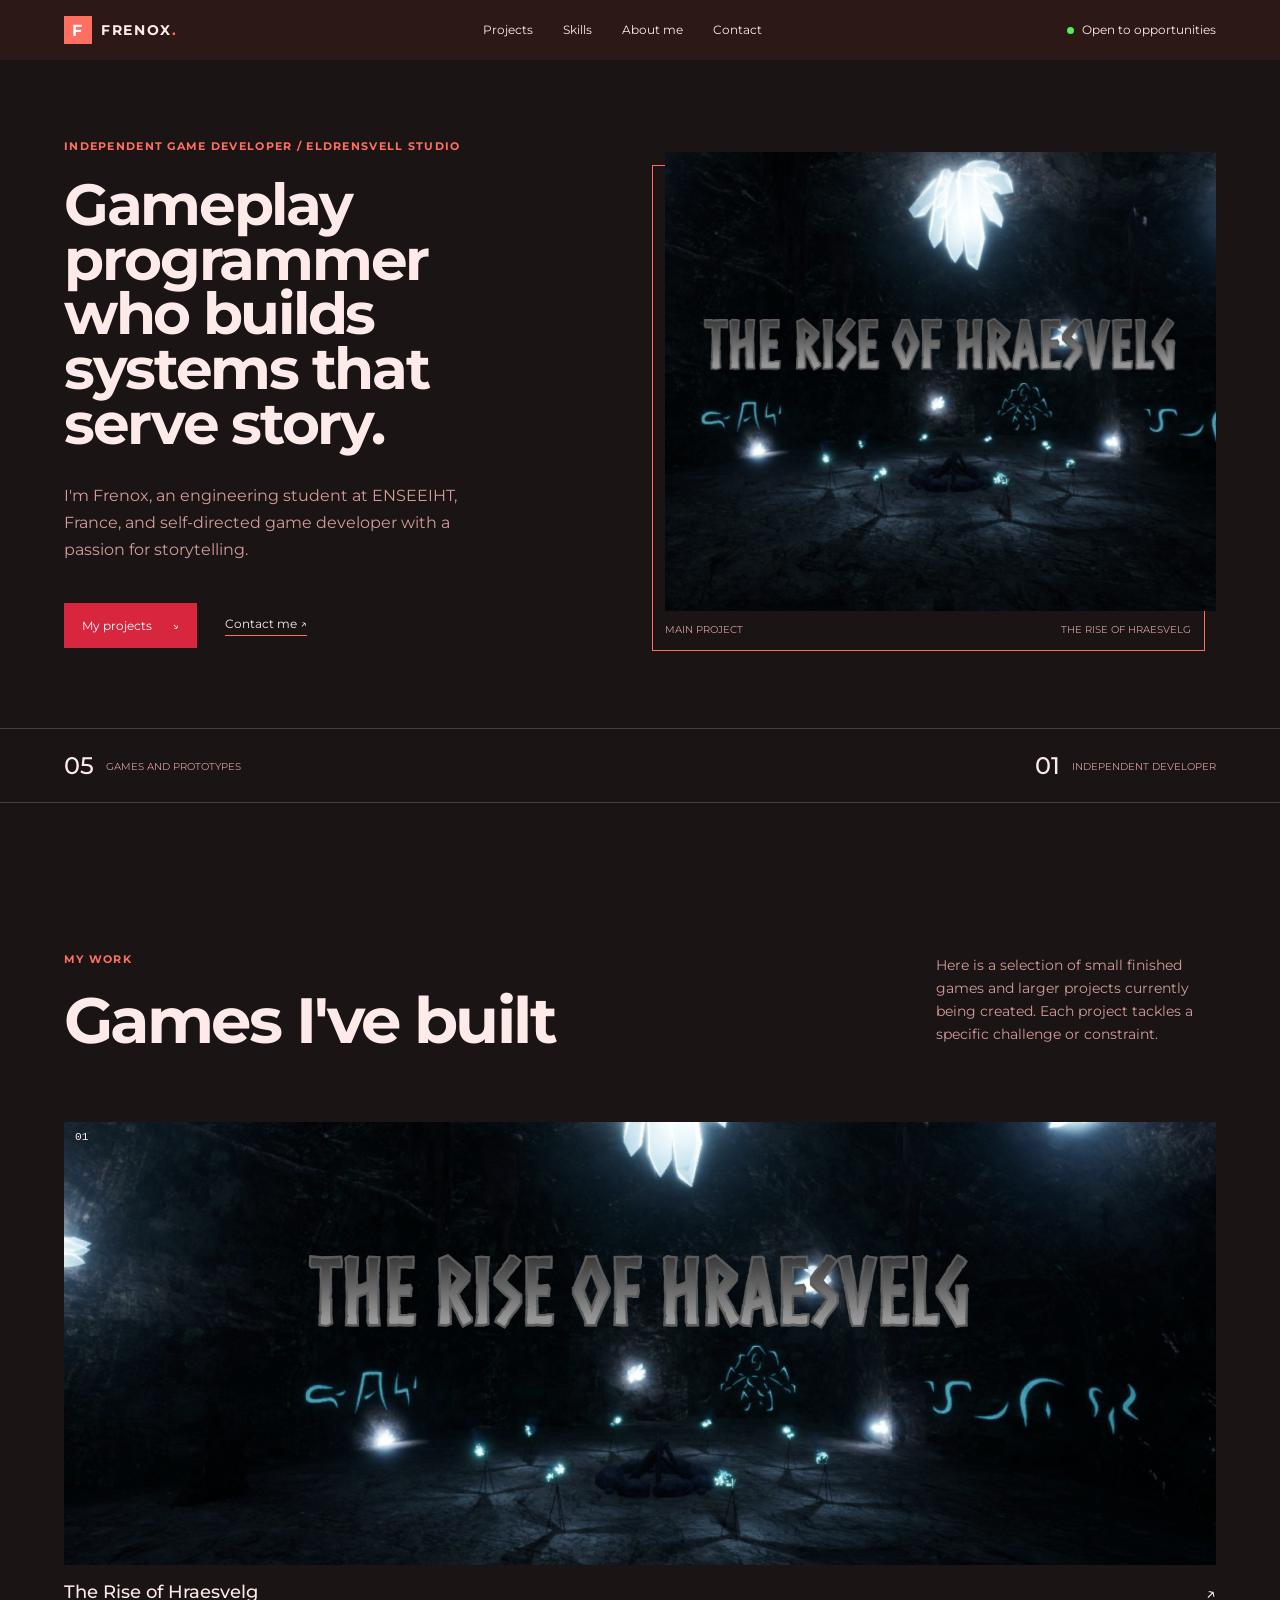
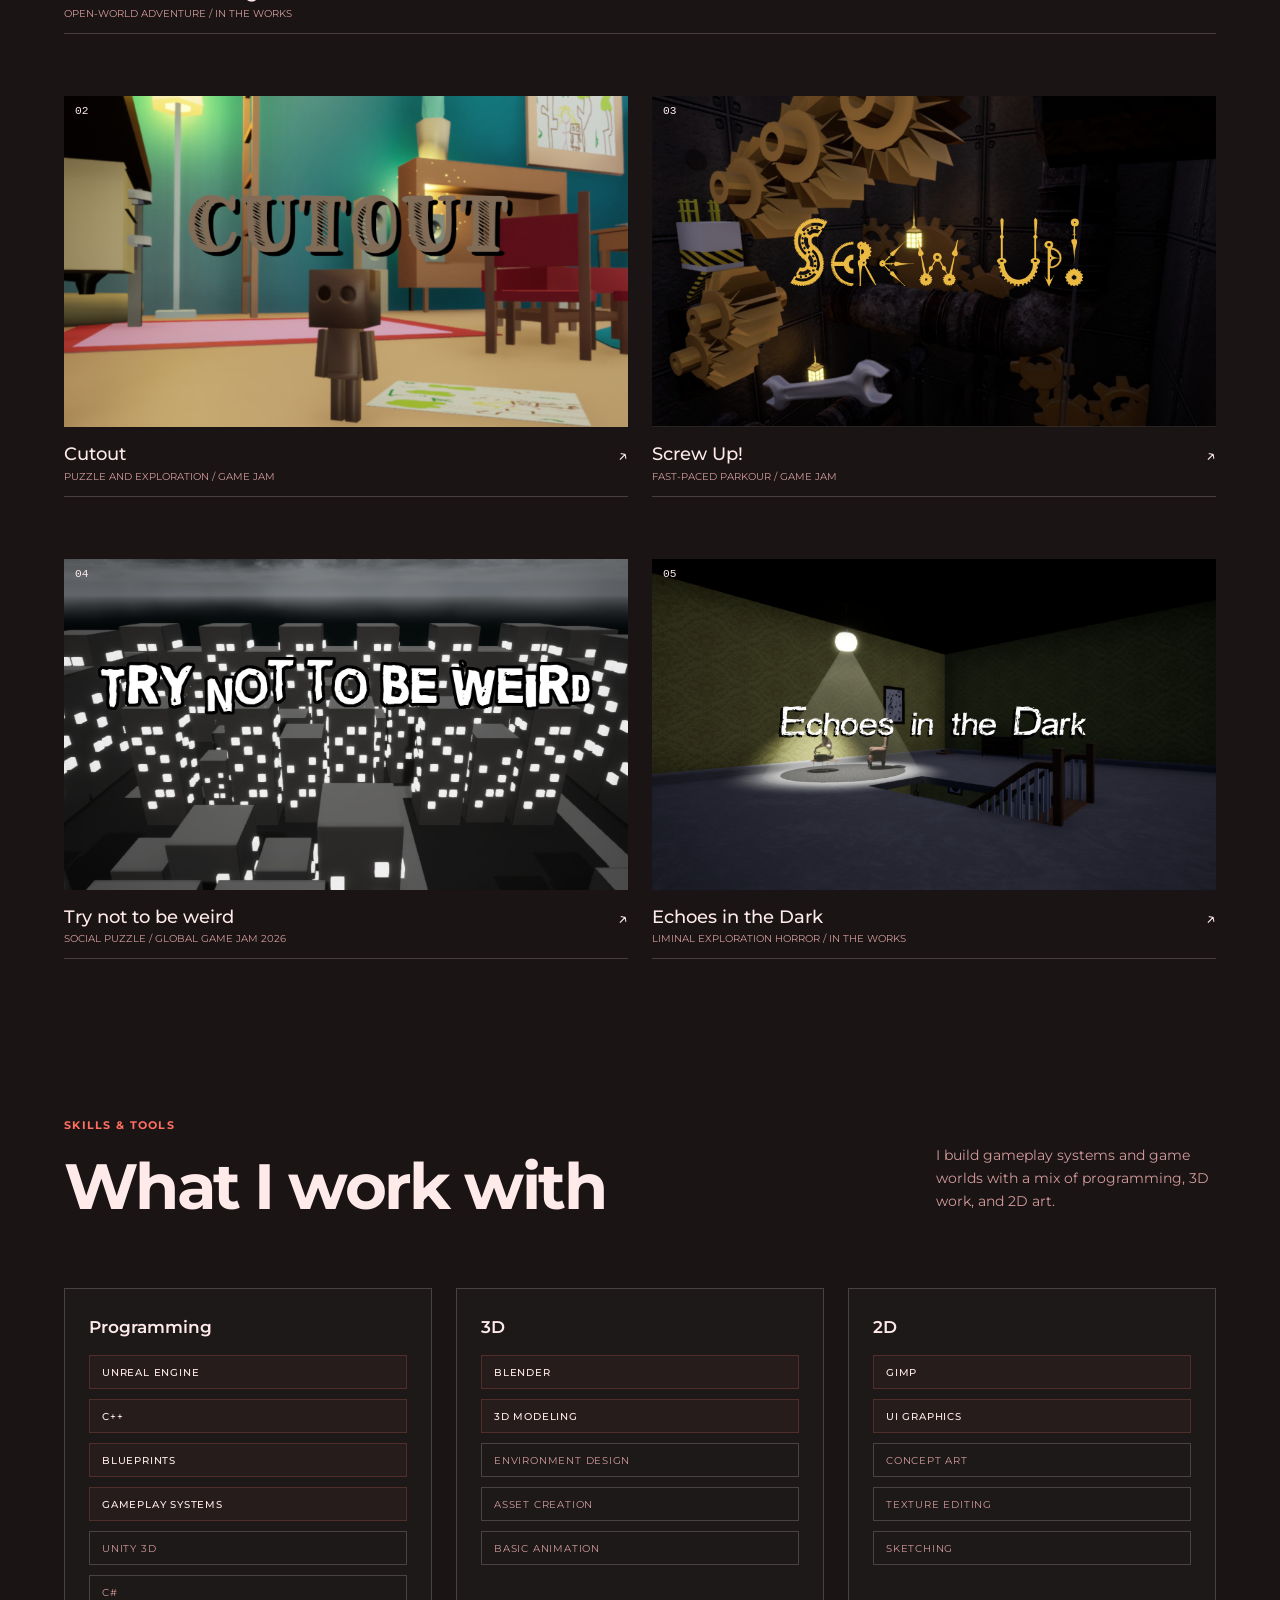
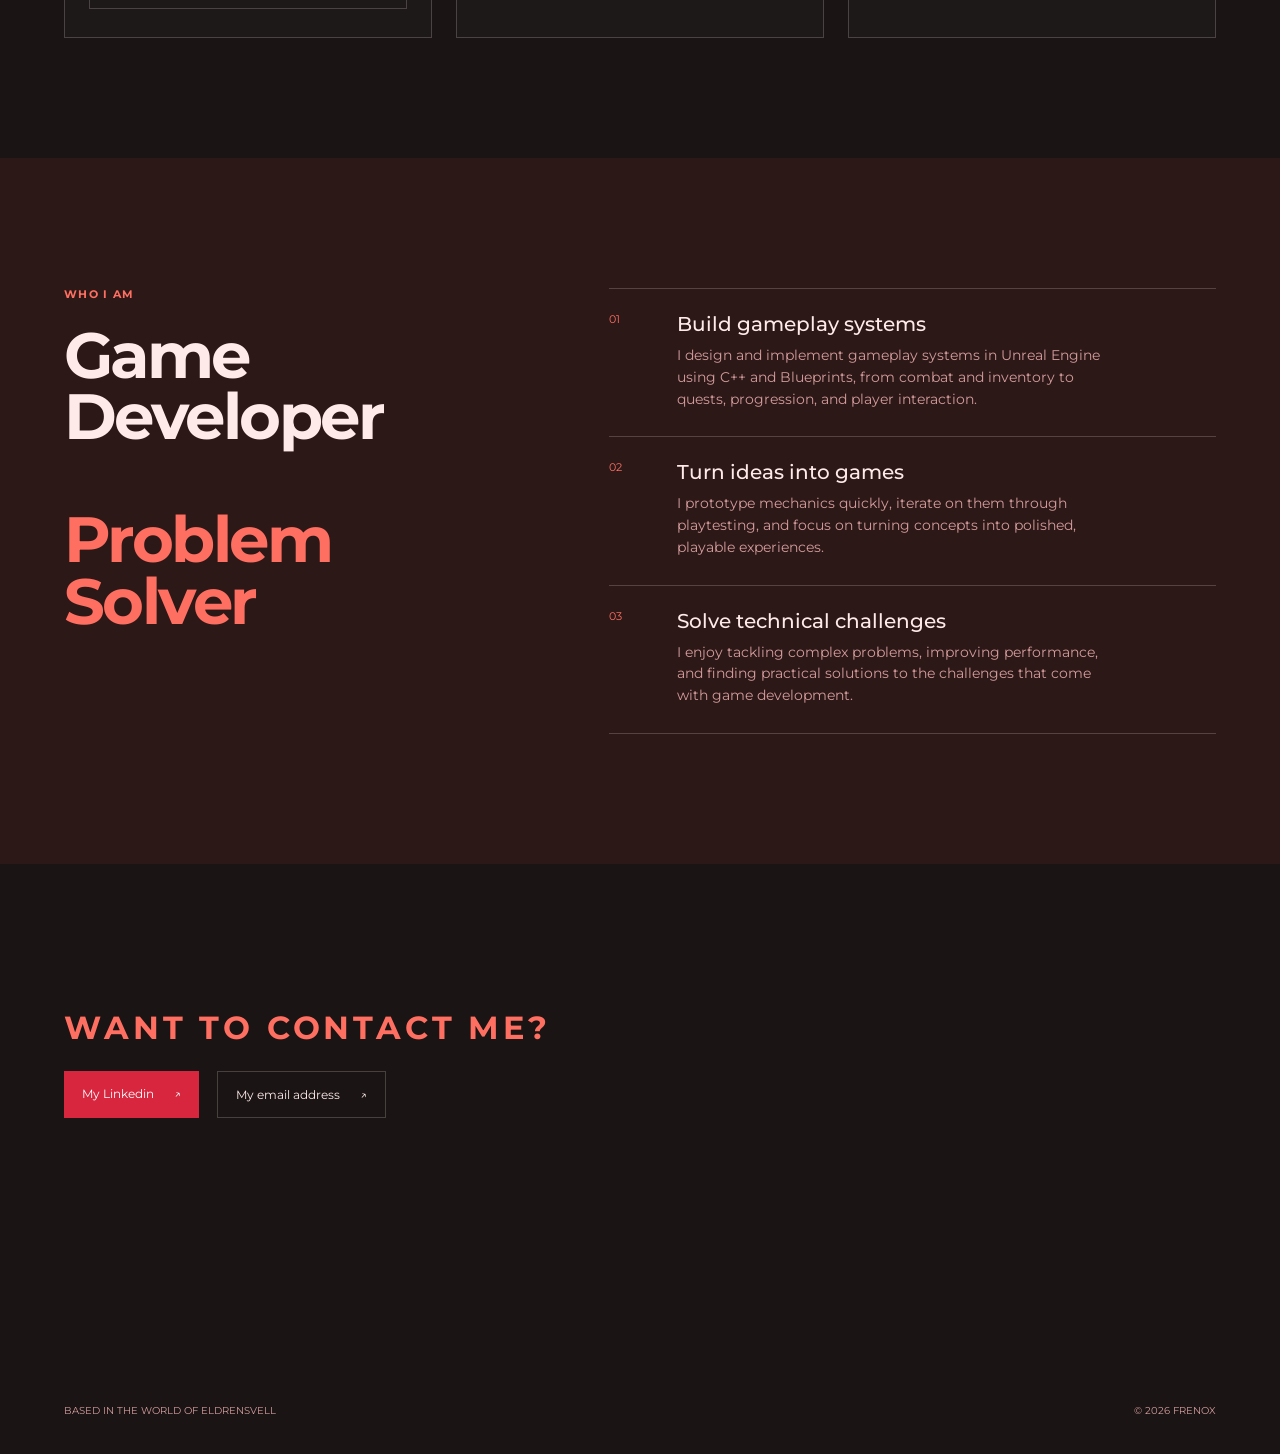
==== commit a9e182bb: "add mail contact" ====
--- a/portfolio.html
+++ b/portfolio.html
@@ -132,7 +132,10 @@
 
         <section class="contact-section section-shell" id="contact">
             <h3 class="eyebrow-large">Want to contact me?</h3>
-            <a class="button button-primary"  target="_blank" href="https://www.linkedin.com/in/maxime-huet-fren/">My Linkedin <span aria-hidden="true">↗</span></a>
+            <div class="contact-actions">
+                <a class="button button-primary" target="_blank" href="https://www.linkedin.com/in/maxime-huet-fren/">My Linkedin <span aria-hidden="true">↗</span></a>
+                <a class="button button-secondary" href="mailto:maxime.huet15@gmail.com">My email address <span aria-hidden="true">↗</span></a>
+            </div>
             <div class="contact-footer"><span>Based in the world of EldrEnSvell</span><span>© 2026 Frenox</span></div>
         </section>
     </main>
--- a/css/portfolio.css
+++ b/css/portfolio.css
@@ -36,6 +36,9 @@
 .button { display: inline-flex; font-size: 0.75rem; gap: 20px; padding: 15px 18px; text-decoration: none; }
 .button-primary { background: var(--red); color: #fff; }
 .button-primary:hover { background: #a61b2b; }
+.button-secondary { background: transparent; border: 1px solid var(--line); color: var(--ink); }
+.button-secondary:hover { border-color: var(--accent); color: var(--accent); }
+.contact-actions { display: flex; flex-wrap: wrap; gap: 18px; }
 .text-link { border-bottom: 1px solid var(--accent); font-size: 0.75rem; padding-bottom: 4px; text-decoration: none; }
 .hero-art { position: relative; }
 .hero-art::before { border: 1px solid var(--accent); content: ''; height: 100%; left: -13px; position: absolute; top: 13px; width: 100%; z-index: -1; }
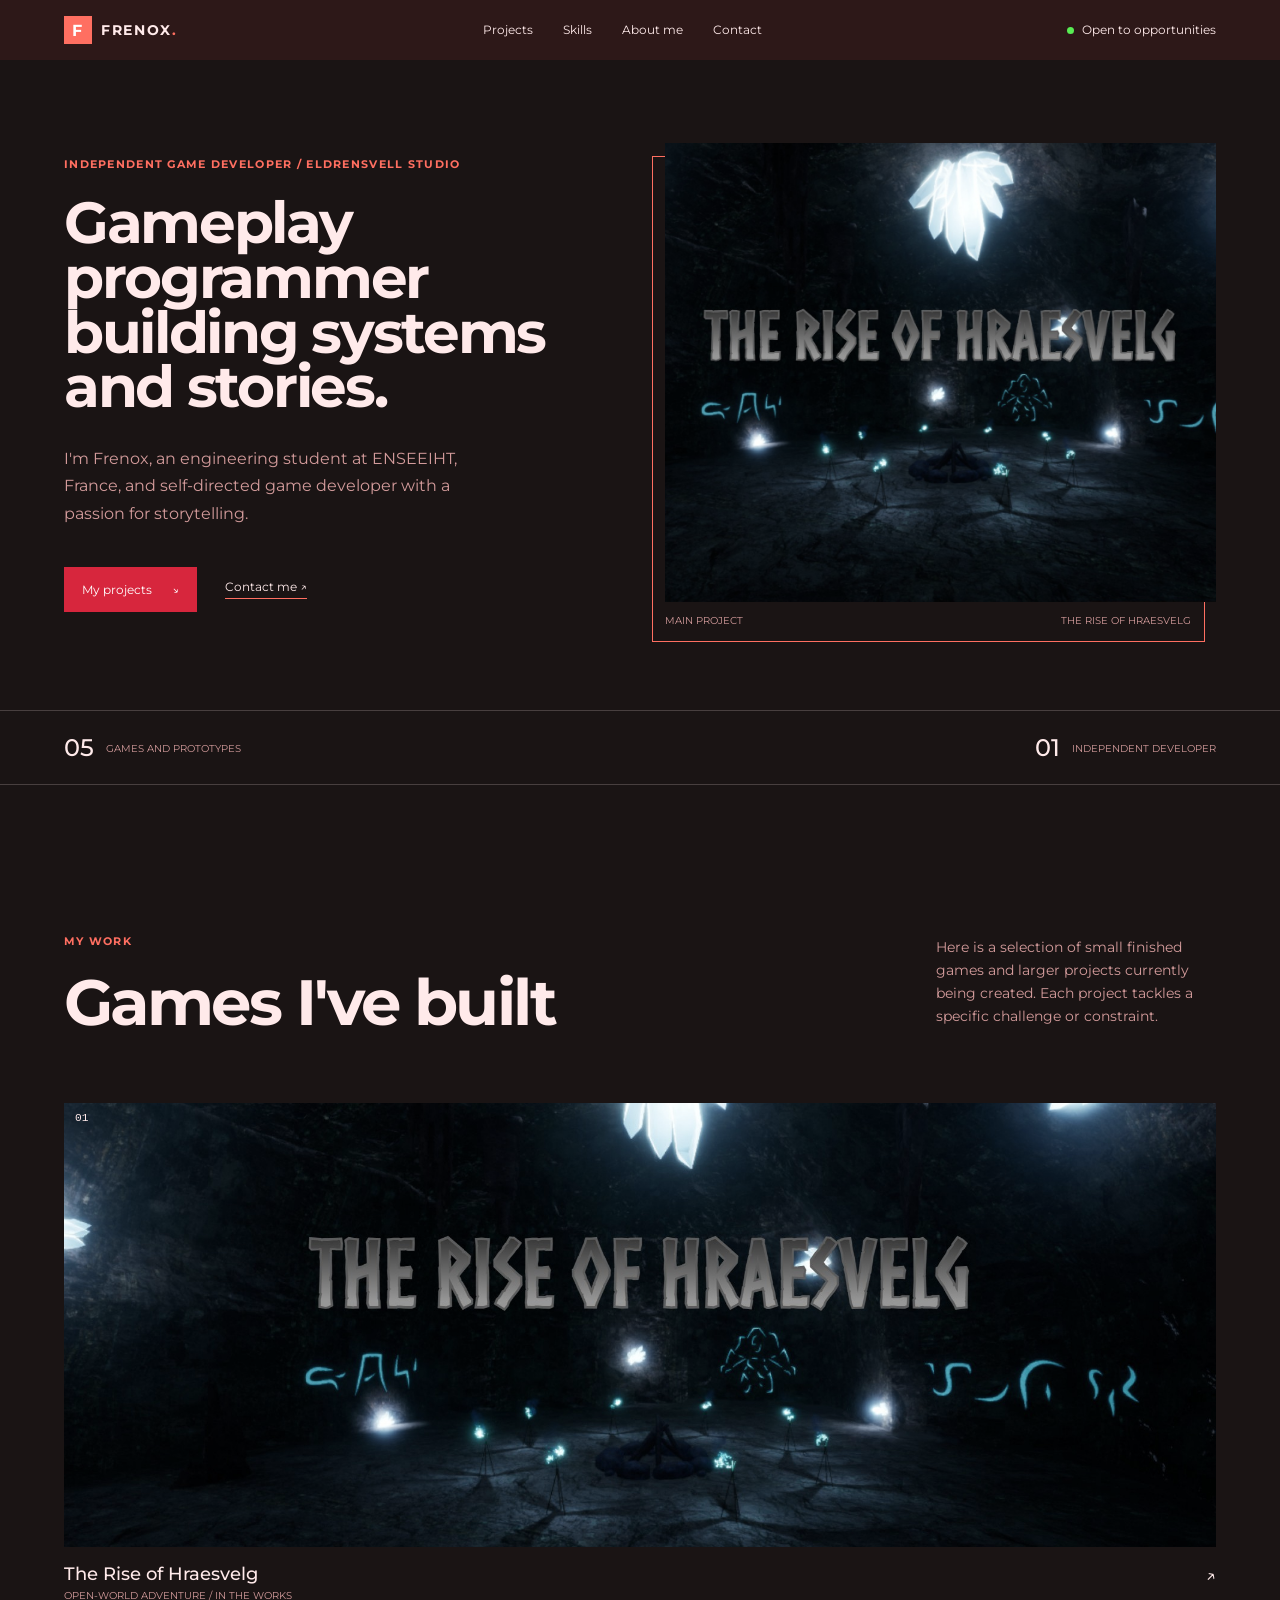
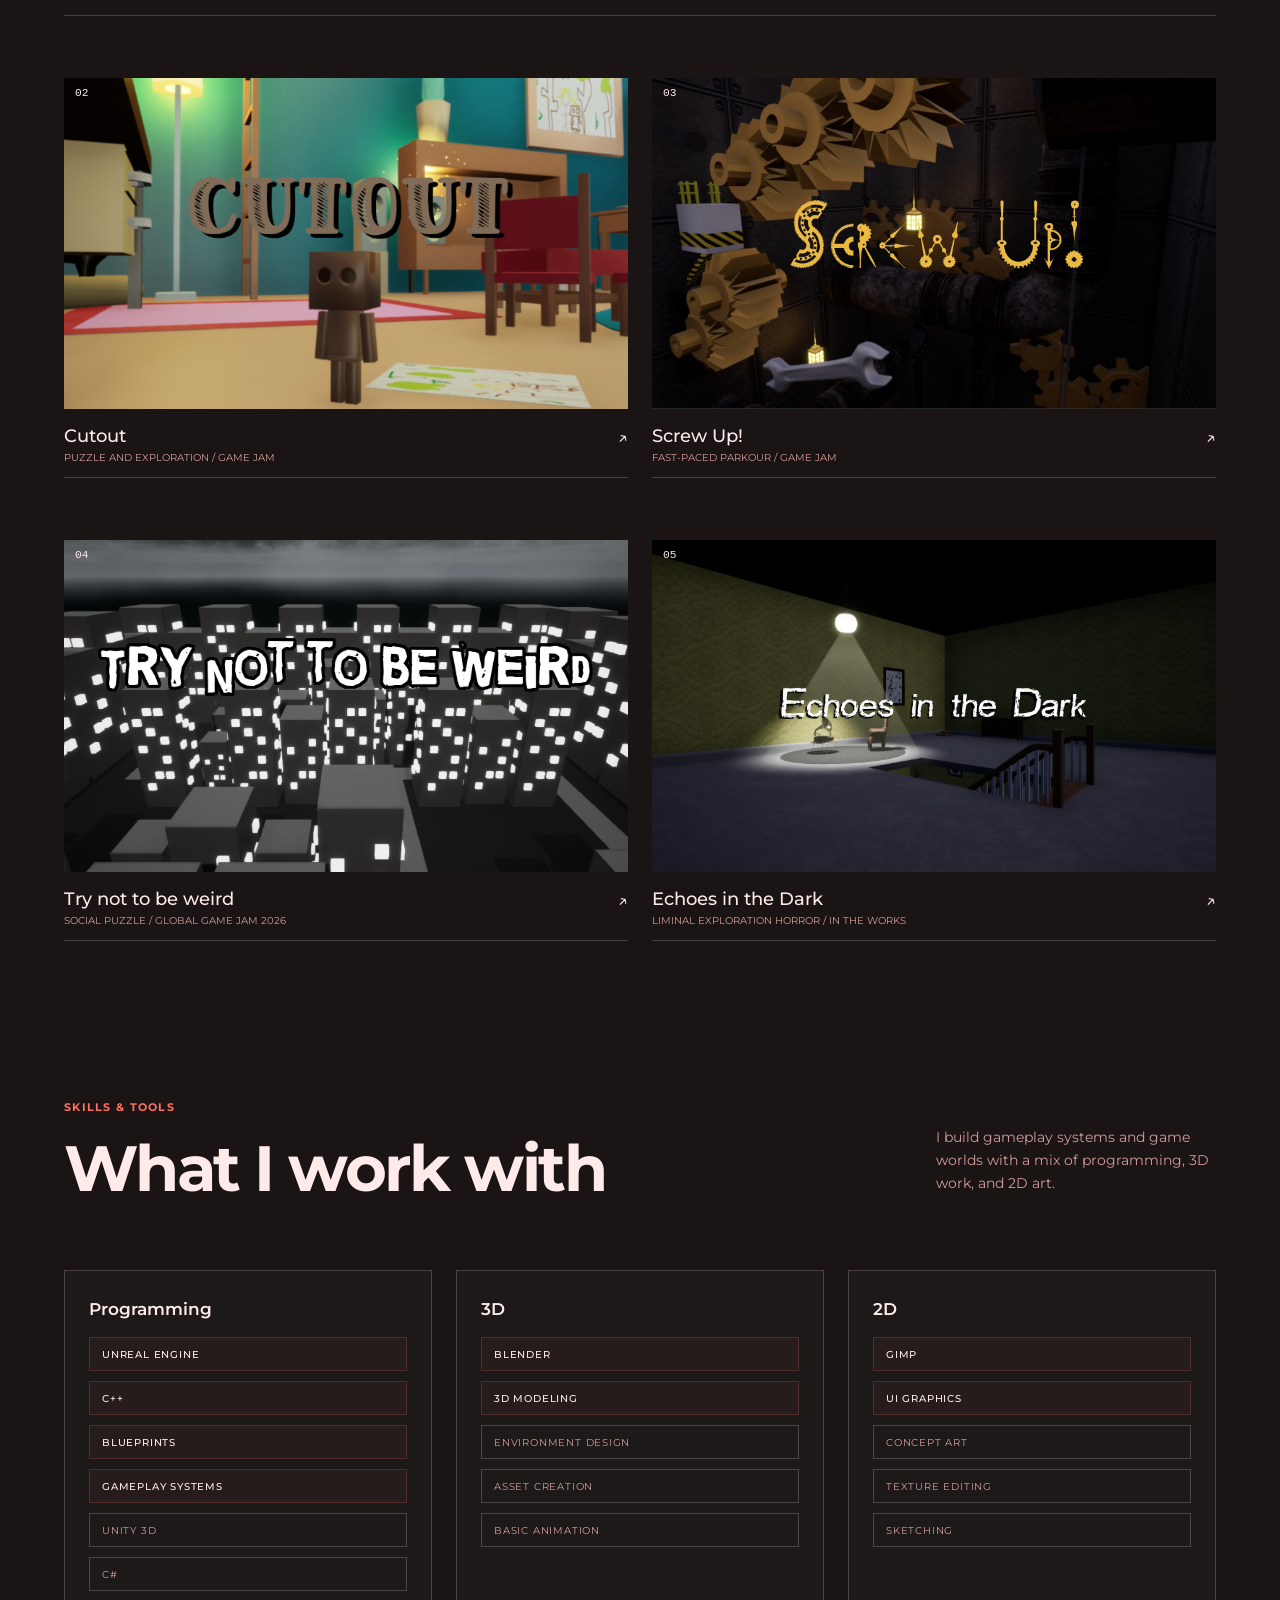
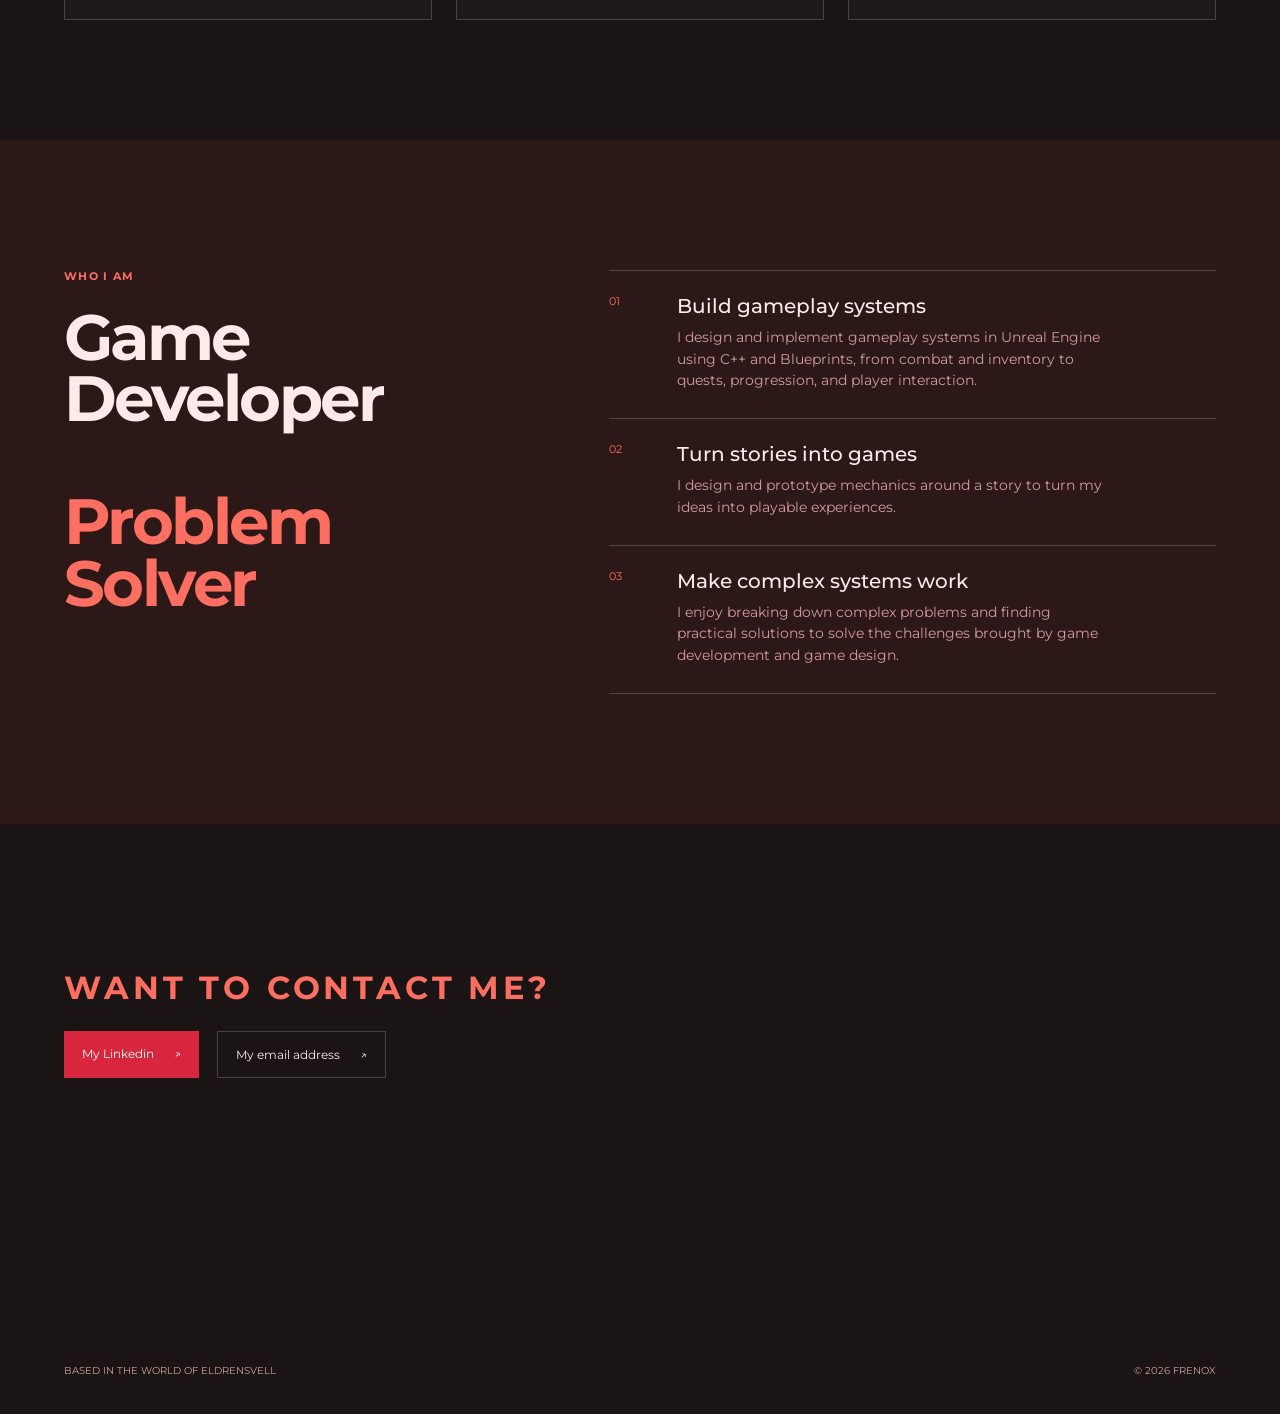
==== commit dbfc7f6f: "improve texts" ====
--- a/portfolio.html
+++ b/portfolio.html
@@ -30,7 +30,7 @@
         <section class="hero section-shell">
             <div class="hero-copy">
                 <p class="eyebrow">Independent Game Developer / EldrEnSvell Studio</p>
-                <h1>Gameplay programmer who builds systems that serve story.</h1>
+                <h1>Gameplay programmer building systems and stories.</h1>
                 <p class="hero-intro">I'm Frenox, an engineering student at ENSEEIHT, France, and self-directed game developer with a passion for storytelling.</p>
                 <div class="hero-actions">
                     <a class="button button-primary" href="#work">My projects <span aria-hidden="true">↘</span></a>
@@ -122,8 +122,8 @@
                 <div><p class="eyebrow">Who I am</p><h2>Game Developer<br><br><em>Problem Solver</em></h2></div>
                 <div class="about-list">
                     <article><span>01</span><div><h3>Build gameplay systems</h3><p>I design and implement gameplay systems in Unreal Engine using C++ and Blueprints, from combat and inventory to quests, progression, and player interaction.</p></div></article>
-                    <article><span>02</span><div><h3>Turn ideas into games</h3><p>I prototype mechanics quickly, iterate on them through playtesting, and focus on turning concepts into polished, playable experiences.</p></div></article>
-                    <article><span>03</span><div><h3>Solve technical challenges</h3> <p>I enjoy tackling complex problems, improving performance, and finding practical solutions to the challenges that come with game development.</p></div></article>
+                    <article><span>02</span><div><h3>Turn stories into games</h3><p>I design and prototype mechanics around a story to turn my ideas into playable experiences.</p></div></article>
+                    <article><span>03</span><div><h3>Make complex systems work</h3> <p>I enjoy breaking down complex problems and finding practical solutions to solve the challenges brought by game development and game design.</p></div></article>
                 </div>
 
             </div>
